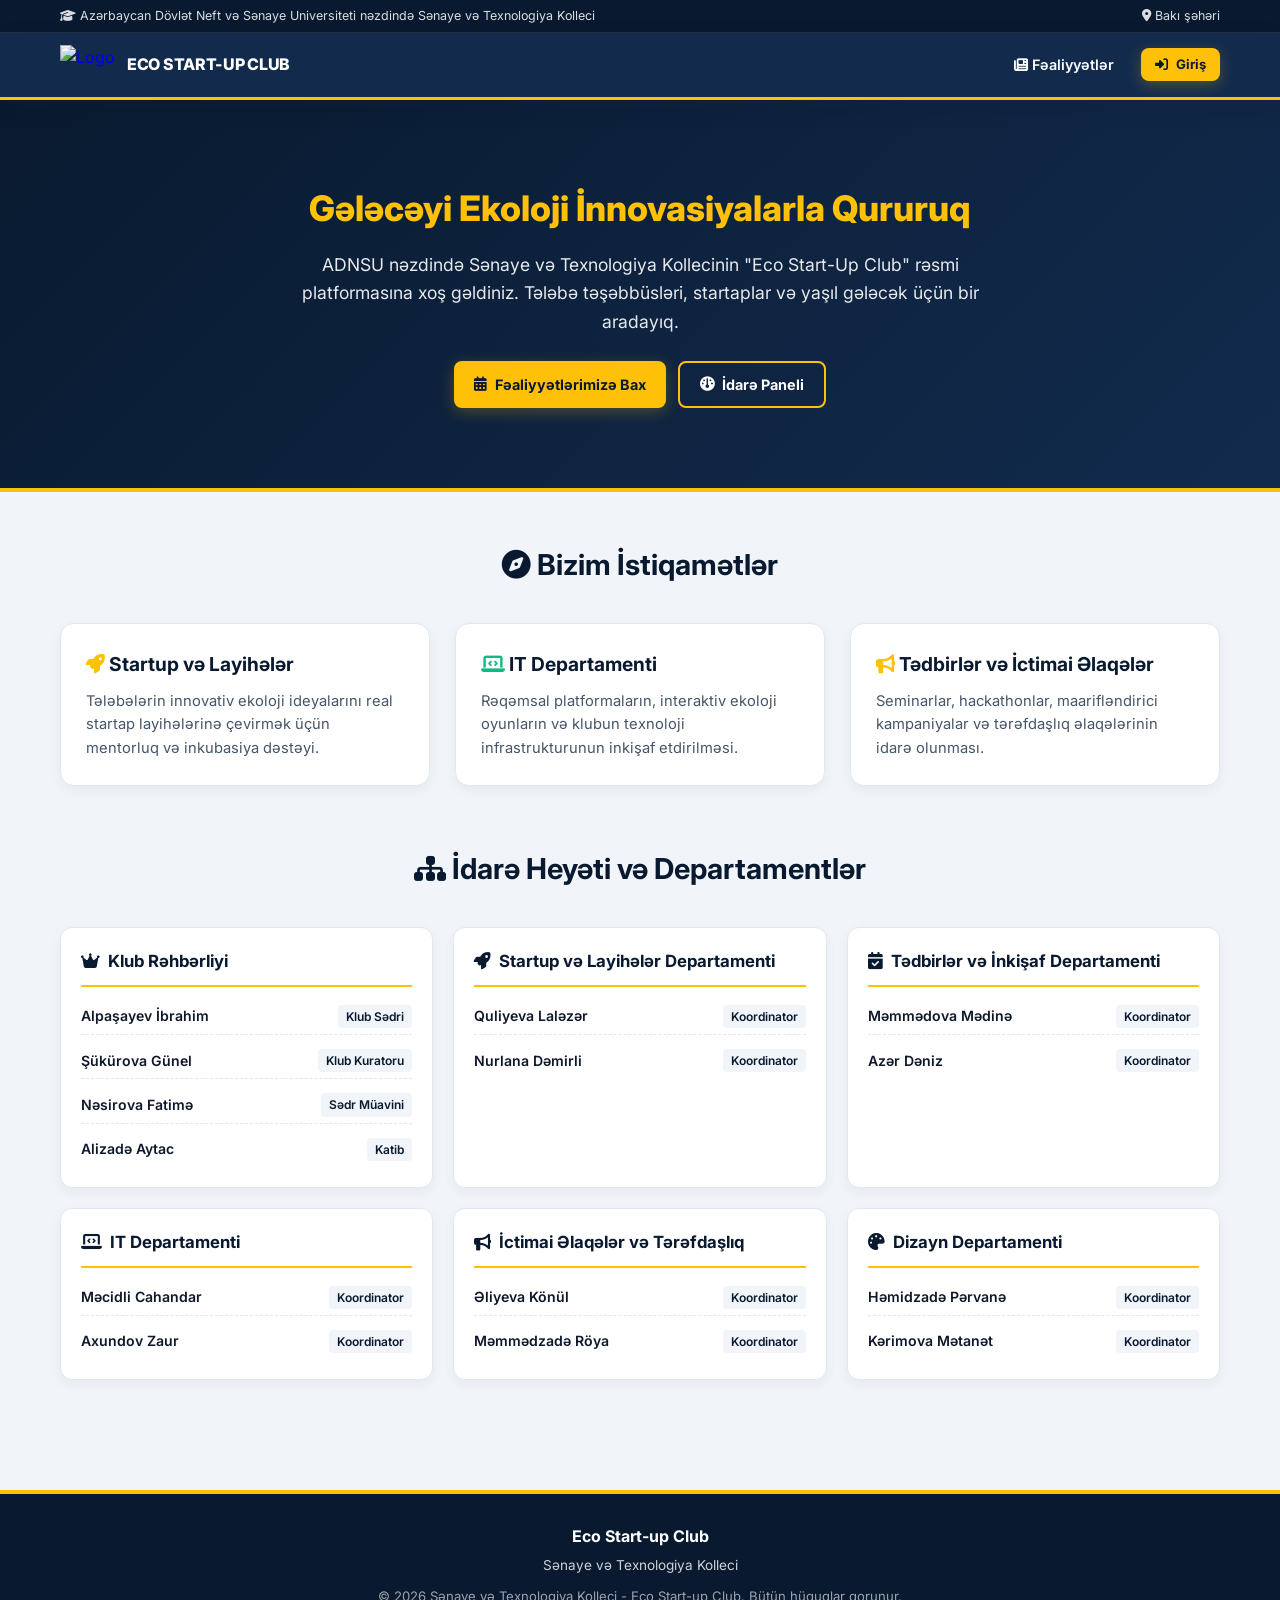
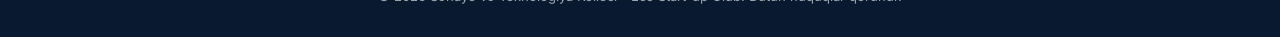
==== index.html @ 0635bd0c "Refactor index.html structure and styles" ====
<!DOCTYPE html>
<html lang="az">
<head>
    <meta charset="UTF-8">
    <meta name="viewport" content="width=device-width, initial-scale=1.0">
    <title>Eco Start-up Club | Sənaye və Texnologiya Kolleci</title>
    <link href="https://fonts.googleapis.com/css2?family=Inter:wght@300;400;500;600;700;800&display=swap" rel="stylesheet">
    <link rel="stylesheet" href="https://cdnjs.cloudflare.com/ajax/libs/font-awesome/6.4.0/css/all.min.css">
    <style>
        :root {
            --stk-navy: #091a30;
            --stk-navy-light: #122b4d;
            --stk-gold: #ffc107;
            --stk-gold-hover: #e0a800;
            --stk-gold-glow: rgba(255, 193, 7, 0.25);
            --eco-green: #10b981;
            --bg-color: #f1f5f9;
            --card-bg: #ffffff;
            --text-color: #0f172a;
            --text-light: #475569;
            --border-color: #e2e8f0;
            --shadow-sm: 0 4px 12px rgba(15, 23, 42, 0.05);
            --shadow-md: 0 8px 24px rgba(15, 23, 42, 0.1);
        }
        body.dark-theme {
            --stk-navy: #030812;
            --stk-navy-light: #091325;
            --bg-color: #040914;
            --card-bg: #0b1528;
            --text-color: #f8fafc;
            --text-light: #94a3b8;
            --border-color: #1e293b;
        }
        * { margin: 0; padding: 0; box-sizing: border-box; font-family: 'Inter', sans-serif; transition: background-color 0.3s, color 0.3s; }
        body { background-color: var(--bg-color); color: var(--text-color); line-height: 1.6; display: flex; flex-direction: column; min-height: 100vh; }
        
        .top-bar { background: var(--stk-navy); color: rgba(255, 255, 255, 0.85); font-size: 0.78rem; padding: 6px 0; border-bottom: 1px solid rgba(255, 255, 255, 0.1); }
        .top-bar-container { max-width: 1200px; margin: 0 auto; padding: 0 20px; display: flex; justify-content: space-between; align-items: center; }
        
        header { background: var(--stk-navy-light); position: sticky; top: 0; z-index: 1000; box-shadow: var(--shadow-md); border-bottom: 3px solid var(--stk-gold); }
        .nav-container { max-width: 1200px; margin: 0 auto; padding: 12px 20px; display: flex; justify-content: space-between; align-items: center; }
        .brand-logo-group { display: flex; align-items: center; gap: 12px; text-decoration: none; }
        .logo-img { height: 40px; width: auto; object-fit: contain; }
        .brand-title { font-weight: 800; font-size: 1rem; color: #ffffff; letter-spacing: -0.3px; }
        
        .nav-menu { display: flex; align-items: center; gap: 15px; }
        .nav-link { color: #ffffff; text-decoration: none; font-weight: 600; font-size: 0.9rem; padding: 6px 12px; border-radius: 6px; }
        .nav-link:hover { background: rgba(255,255,255,0.1); color: var(--stk-gold); }

        .hero { background: linear-gradient(135deg, var(--stk-navy), var(--stk-navy-light)); color: #ffffff; padding: 80px 20px; text-align: center; border-bottom: 4px solid var(--stk-gold); }
        .hero h1 { font-size: 2.2rem; font-weight: 800; color: var(--stk-gold); margin-bottom: 15px; }
        .hero p { font-size: 1.1rem; max-width: 700px; margin: 0 auto 25px; opacity: 0.9; }

        .btn { padding: 10px 20px; border-radius: 8px; text-decoration: none; font-weight: 700; font-size: 0.9rem; display: inline-flex; align-items: center; gap: 8px; cursor: pointer; border: none; }
        .btn-gold { background: var(--stk-gold); color: var(--stk-navy); box-shadow: 0 4px 15px var(--stk-gold-glow); }
        .btn-gold:hover { background: var(--stk-gold-hover); transform: translateY(-2px); }
        .btn-outline { background: transparent; color: #fff; border: 2px solid var(--stk-gold); }
        .btn-outline:hover { background: rgba(255,193,7,0.1); }

        .container { max-width: 1200px; margin: 50px auto; padding: 0 20px; flex: 1; width: 100%; }
        .section-container { margin-bottom: 60px; }
        .section-header { text-align: center; margin-bottom: 35px; }
        .section-title { font-size: 1.8rem; color: var(--stk-navy); }
        body.dark-theme .section-title { color: var(--stk-gold); }

        .features-grid { display: grid; grid-template-columns: repeat(auto-fit, minmax(300px, 1fr)); gap: 25px; }
        .feature-card { background: var(--card-bg); border-radius: 14px; padding: 25px; border: 1px solid var(--border-color); box-shadow: var(--shadow-sm); }
        .feature-card h3 { color: var(--stk-navy); margin-bottom: 10px; font-size: 1.2rem; }
        body.dark-theme .feature-card h3 { color: var(--stk-gold); }
        .feature-card p { color: var(--text-light); font-size: 0.92rem; }

        /* İDARƏ HEYƏTİ VƏ DEPARTAMENTLƏR STİLLƏRİ (Orijinal) */
        .catalog-grid { display: grid; grid-template-columns: repeat(auto-fit, minmax(320px, 1fr)); gap: 20px; }
        .catalog-card { background: var(--card-bg); border-radius: 12px; border: 1px solid var(--border-color); padding: 20px; box-shadow: var(--shadow-sm); }
        .catalog-header { font-size: 1.05rem; font-weight: 700; color: var(--stk-navy); padding-bottom: 10px; border-bottom: 2px solid var(--stk-gold); margin-bottom: 12px; display: flex; align-items: center; gap: 8px; }
        body.dark-theme .catalog-header { color: var(--stk-gold); }
        .catalog-list { list-style: none; display: flex; flex-direction: column; gap: 8px; }
        .catalog-item { display: flex; justify-content: space-between; align-items: center; padding: 6px 0; border-bottom: 1px dashed var(--border-color); font-size: 0.88rem; }
        .catalog-item:last-child { border-bottom: none; }
        .catalog-name { font-weight: 600; color: var(--text-color); }
        .catalog-role { font-size: 0.75rem; background: var(--bg-color); padding: 2px 8px; border-radius: 4px; font-weight: 600; color: var(--stk-navy); }
        body.dark-theme .catalog-role { color: var(--stk-gold); }

        footer { background: var(--stk-navy); color: #ffffff; padding: 30px 20px; text-align: center; border-top: 4px solid var(--stk-gold); margin-top: auto; }
        .footer-bottom { font-size: 0.82rem; color: rgba(255, 255, 255, 0.6); margin-top: 10px; }
    </style>
</head>
<body>

    <div class="top-bar">
        <div class="top-bar-container">
            <div><span><i class="fa-solid fa-graduation-cap"></i> Azərbaycan Dövlət Neft və Sənaye Universiteti nəzdində Sənaye və Texnologiya Kolleci</span></div>
            <div><span><i class="fa-solid fa-location-dot"></i> Bakı şəhəri</span></div>
        </div>
    </div>

    <header>
        <div class="nav-container">
            <a href="index.html" class="brand-logo-group">
                <img src="https://i.postimg.cc/59KBvbxD/logo.png" alt="Logo" class="logo-img">
                <span class="brand-title">ECO START-UP CLUB</span>
            </a>
            <div class="nav-menu">
                <a href="activities.html" class="nav-link"><i class="fa-solid fa-newspaper"></i> Fəaliyyətlər</a>
                <a href="login.html" class="btn btn-gold" style="padding: 6px 14px; font-size: 0.82rem;"><i class="fa-solid fa-right-to-bracket"></i> Giriş</a>
            </div>
        </div>
    </header>

    <section class="hero">
        <h1>Gələcəyi Ekoloji İnnovasiyalarla Qururuq</h1>
        <p>ADNSU nəzdində Sənaye və Texnologiya Kollecinin "Eco Start-Up Club" rəsmi platformasına xoş gəldiniz. Tələbə təşəbbüsləri, startaplar və yaşıl gələcək üçün bir aradayıq.</p>
        <div style="display: flex; gap: 12px; justify-content: center; flex-wrap: wrap;">
            <a href="activities.html" class="btn btn-gold"><i class="fa-solid fa-calendar-days"></i> Fəaliyyətlərimizə Bax</a>
            <a href="login.html" class="btn btn-outline"><i class="fa-solid fa-gauge"></i> İdarə Paneli</a>
        </div>
    </section>

    <div class="container">
        <!-- BİZİM İSTİQAMƏTLƏR -->
        <div class="section-container">
            <div class="section-header">
                <h2 class="section-title"><i class="fa-solid fa-compass"></i> Bizim İstiqamətlər</h2>
            </div>
            <div class="features-grid">
                <div class="feature-card">
                    <h3><i class="fa-solid fa-rocket" style="color: var(--stk-gold);"></i> Startup və Layihələr</h3>
                    <p>Tələbələrin innovativ ekoloji ideyalarını real startap layihələrinə çevirmək üçün mentorluq və inkubasiya dəstəyi.</p>
                </div>
                <div class="feature-card">
                    <h3><i class="fa-solid fa-laptop-code" style="color: var(--eco-green);"></i> IT Departamenti</h3>
                    <p>Rəqəmsal platformaların, interaktiv ekoloji oyunların və klubun texnoloji infrastrukturunun inkişaf etdirilməsi.</p>
                </div>
                <div class="feature-card">
                    <h3><i class="fa-solid fa-bullhorn" style="color: var(--stk-gold);"></i> Tədbirlər və İctimai Əlaqələr</h3>
                    <p>Seminarlar, hackathonlar, maarifləndirici kampaniyalar və tərəfdaşlıq əlaqələrinin idarə olunması.</p>
                </div>
            </div>
        </div>

        <!-- İDARƏ HEYƏTİ VƏ DEPARTAMENTLƏR -->
        <section class="section-container" id="team">
            <div class="section-header">
                <h2 class="section-title"><i class="fa-solid fa-sitemap"></i> İdarə Heyəti və Departamentlər</h2>
            </div>
            <div class="catalog-grid">
                <div class="catalog-card">
                    <div class="catalog-header"><i class="fa-solid fa-crown"></i> Klub Rəhbərliyi</div>
                    <ul class="catalog-list">
                        <li class="catalog-item"><span class="catalog-name">Alpaşayev İbrahim</span><span class="catalog-role">Klub Sədri</span></li>
                        <li class="catalog-item"><span class="catalog-name">Şükürova Günel</span><span class="catalog-role">Klub Kuratoru</span></li>
                        <li class="catalog-item"><span class="catalog-name">Nəsirova Fatimə</span><span class="catalog-role">Sədr Müavini</span></li>
                        <li class="catalog-item"><span class="catalog-name">Alizadə Aytac</span><span class="catalog-role">Katib</span></li>
                    </ul>
                </div>
                <div class="catalog-card">
                    <div class="catalog-header"><i class="fa-solid fa-rocket"></i> Startup və Layihələr Departamenti</div>
                    <ul class="catalog-list">
                        <li class="catalog-item"><span class="catalog-name">Quliyeva Laləzər</span><span class="catalog-role">Koordinator</span></li>
                        <li class="catalog-item"><span class="catalog-name">Nurlana Dəmirli</span><span class="catalog-role">Koordinator</span></li>
                    </ul>
                </div>
                <div class="catalog-card">
                    <div class="catalog-header"><i class="fa-solid fa-calendar-check"></i> Tədbirlər və İnkişaf Departamenti</div>
                    <ul class="catalog-list">
                        <li class="catalog-item"><span class="catalog-name">Məmmədova Mədinə</span><span class="catalog-role">Koordinator</span></li>
                        <li class="catalog-item"><span class="catalog-name">Azər Dəniz</span><span class="catalog-role">Koordinator</span></li>
                    </ul>
                </div>
                <div class="catalog-card">
                    <div class="catalog-header"><i class="fa-solid fa-laptop-code"></i> IT Departamenti</div>
                    <ul class="catalog-list">
                        <li class="catalog-item"><span class="catalog-name">Məcidli Cahandar</span><span class="catalog-role">Koordinator</span></li>
                        <li class="catalog-item"><span class="catalog-name">Axundov Zaur</span><span class="catalog-role">Koordinator</span></li>
                    </ul>
                </div>
                <div class="catalog-card">
                    <div class="catalog-header"><i class="fa-solid fa-bullhorn"></i> İctimai Əlaqələr və Tərəfdaşlıq</div>
                    <ul class="catalog-list">
                        <li class="catalog-item"><span class="catalog-name">Əliyeva Könül</span><span class="catalog-role">Koordinator</span></li>
                        <li class="catalog-item"><span class="catalog-name">Məmmədzadə Röya</span><span class="catalog-role">Koordinator</span></li>
                    </ul>
                </div>
                <div class="catalog-card">
                    <div class="catalog-header"><i class="fa-solid fa-palette"></i> Dizayn Departamenti</div>
                    <ul class="catalog-list">
                        <li class="catalog-item"><span class="catalog-name">Həmidzadə Pərvanə</span><span class="catalog-role">Koordinator</span></li>
                        <li class="catalog-item"><span class="catalog-name">Kərimova Mətanət</span><span class="catalog-role">Koordinator</span></li>
                    </ul>
                </div>
            </div>
        </section>
    </div>

    <footer>
        <div style="font-weight: 700; font-size: 1rem; margin-bottom: 5px;">Eco Start-up Club</div>
        <p style="font-size: 0.85rem; color: rgba(255,255,255,0.8);">Sənaye və Texnologiya Kolleci</p>
        <div class="footer-bottom"><p>&copy; 2026 Sənaye və Texnologiya Kolleci - Eco Start-up Club. Bütün hüquqlar qorunur.</p></div>
    </footer>
</body>
</html>
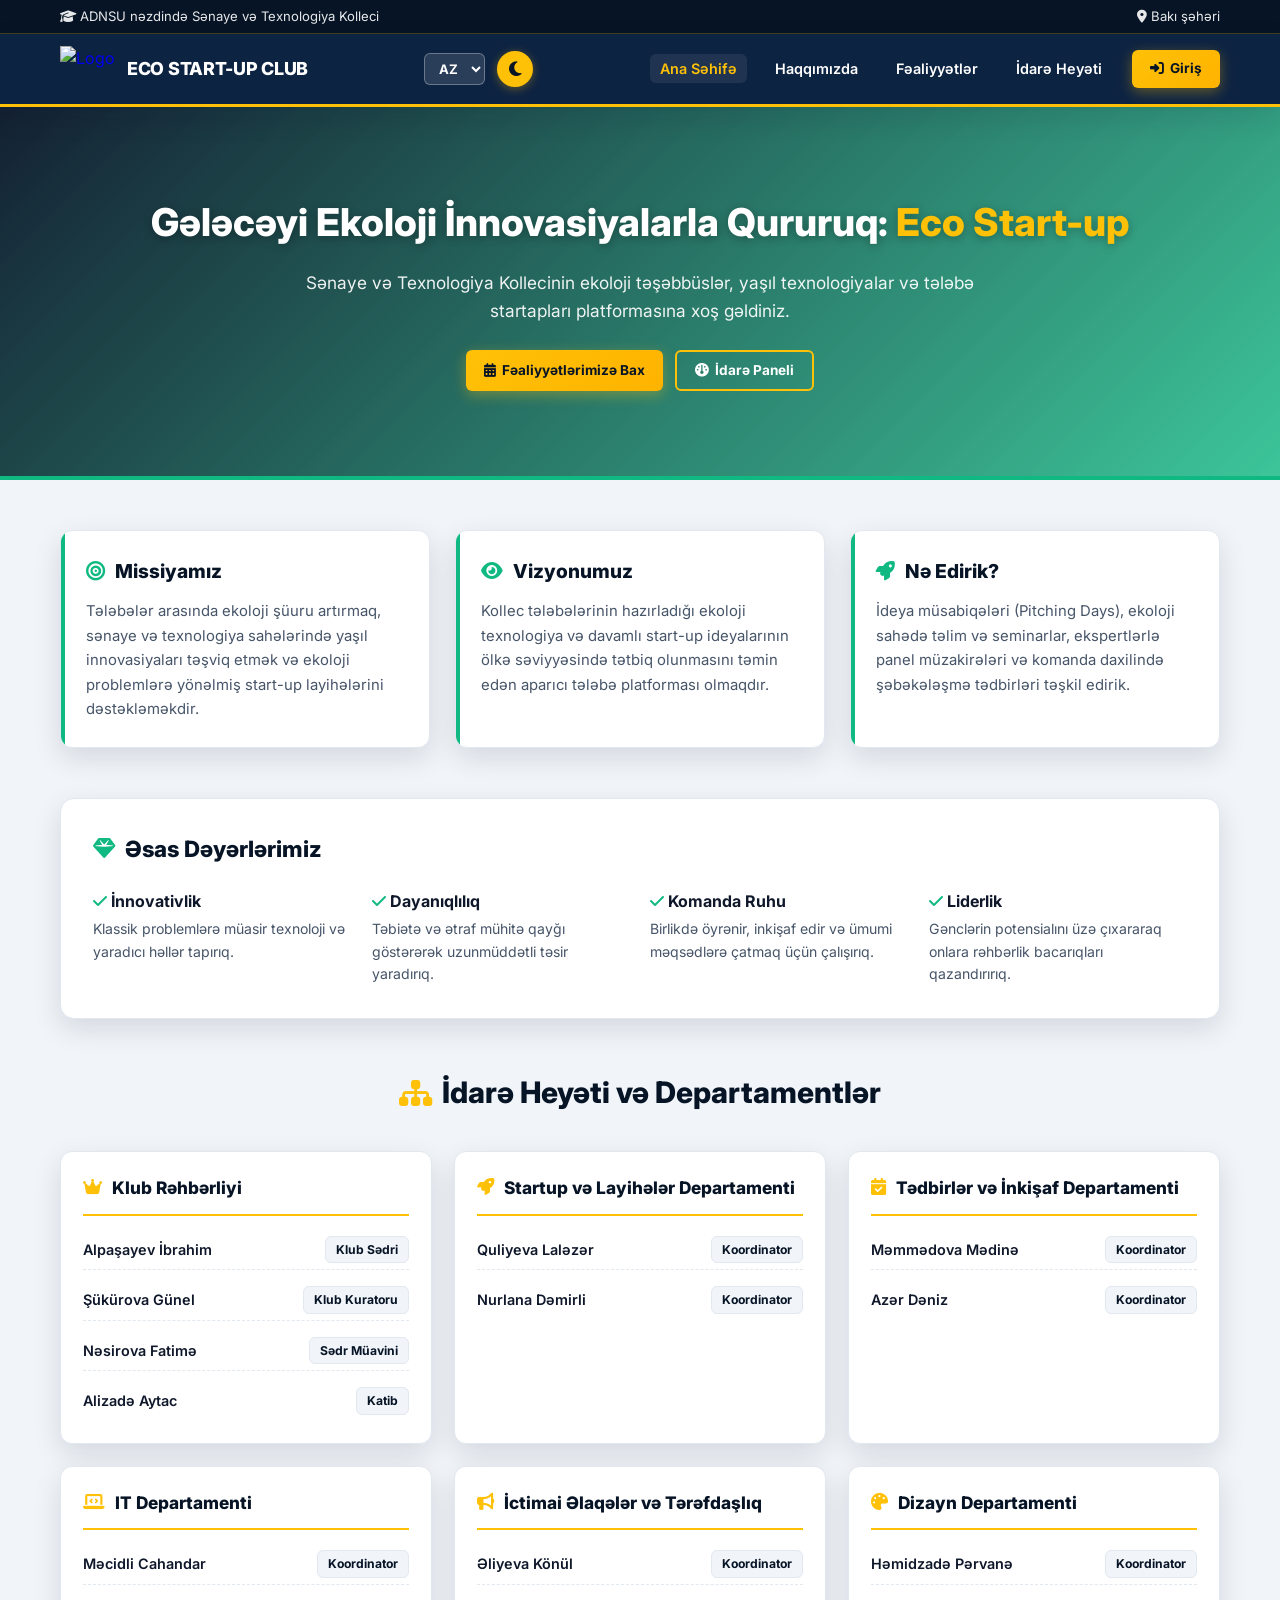
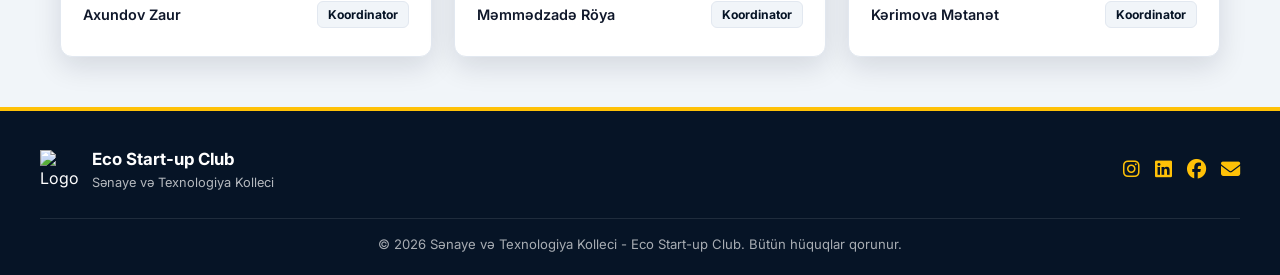
==== commit b90fe1f2: "Update print statement from 'Hello' to 'Goodbye'" ====
--- a/index.html
+++ b/index.html
@@ -8,88 +8,122 @@
     <link rel="stylesheet" href="https://cdnjs.cloudflare.com/ajax/libs/font-awesome/6.4.0/css/all.min.css">
     <style>
         :root {
-            --stk-navy: #091a30;
-            --stk-navy-light: #122b4d;
+            --stk-navy: #061426;
+            --stk-navy-light: #0d2342;
             --stk-gold: #ffc107;
-            --stk-gold-hover: #e0a800;
-            --stk-gold-glow: rgba(255, 193, 7, 0.25);
+            --stk-gold-hover: #ffca2c;
+            --stk-gold-glow: rgba(255, 193, 7, 0.35);
             --eco-green: #10b981;
+            --eco-green-dark: #059669;
             --bg-color: #f1f5f9;
             --card-bg: #ffffff;
             --text-color: #0f172a;
             --text-light: #475569;
             --border-color: #e2e8f0;
-            --shadow-sm: 0 4px 12px rgba(15, 23, 42, 0.05);
-            --shadow-md: 0 8px 24px rgba(15, 23, 42, 0.1);
+            --shadow-md: 0 10px 28px rgba(6, 20, 38, 0.12);
+            --hero-overlay: linear-gradient(135deg, rgba(6, 20, 38, 0.94), rgba(16, 185, 129, 0.8));
         }
         body.dark-theme {
-            --stk-navy: #030812;
-            --stk-navy-light: #091325;
-            --bg-color: #040914;
-            --card-bg: #0b1528;
+            --stk-navy: #02060e;
+            --stk-navy-light: #071324;
+            --bg-color: #030814;
+            --card-bg: #0a1428;
             --text-color: #f8fafc;
             --text-light: #94a3b8;
             --border-color: #1e293b;
+            --hero-overlay: linear-gradient(135deg, rgba(2, 6, 14, 0.96), rgba(5, 150, 105, 0.85));
         }
         * { margin: 0; padding: 0; box-sizing: border-box; font-family: 'Inter', sans-serif; transition: background-color 0.3s, color 0.3s; }
         body { background-color: var(--bg-color); color: var(--text-color); line-height: 1.6; display: flex; flex-direction: column; min-height: 100vh; }
         
-        .top-bar { background: var(--stk-navy); color: rgba(255, 255, 255, 0.85); font-size: 0.78rem; padding: 6px 0; border-bottom: 1px solid rgba(255, 255, 255, 0.1); }
+        /* TOP BAR */
+        .top-bar { background: var(--stk-navy); color: rgba(255, 255, 255, 0.9); font-size: 0.82rem; padding: 6px 0; border-bottom: 1px solid rgba(255, 193, 7, 0.25); }
         .top-bar-container { max-width: 1200px; margin: 0 auto; padding: 0 20px; display: flex; justify-content: space-between; align-items: center; }
         
+        /* HEADER & NAV */
         header { background: var(--stk-navy-light); position: sticky; top: 0; z-index: 1000; box-shadow: var(--shadow-md); border-bottom: 3px solid var(--stk-gold); }
         .nav-container { max-width: 1200px; margin: 0 auto; padding: 12px 20px; display: flex; justify-content: space-between; align-items: center; }
         .brand-logo-group { display: flex; align-items: center; gap: 12px; text-decoration: none; }
-        .logo-img { height: 40px; width: auto; object-fit: contain; }
-        .brand-title { font-weight: 800; font-size: 1rem; color: #ffffff; letter-spacing: -0.3px; }
-        
-        .nav-menu { display: flex; align-items: center; gap: 15px; }
-        .nav-link { color: #ffffff; text-decoration: none; font-weight: 600; font-size: 0.9rem; padding: 6px 12px; border-radius: 6px; }
-        .nav-link:hover { background: rgba(255,255,255,0.1); color: var(--stk-gold); }
-
-        .hero { background: linear-gradient(135deg, var(--stk-navy), var(--stk-navy-light)); color: #ffffff; padding: 80px 20px; text-align: center; border-bottom: 4px solid var(--stk-gold); }
-        .hero h1 { font-size: 2.2rem; font-weight: 800; color: var(--stk-gold); margin-bottom: 15px; }
-        .hero p { font-size: 1.1rem; max-width: 700px; margin: 0 auto 25px; opacity: 0.9; }
-
-        .btn { padding: 10px 20px; border-radius: 8px; text-decoration: none; font-weight: 700; font-size: 0.9rem; display: inline-flex; align-items: center; gap: 8px; cursor: pointer; border: none; }
-        .btn-gold { background: var(--stk-gold); color: var(--stk-navy); box-shadow: 0 4px 15px var(--stk-gold-glow); }
-        .btn-gold:hover { background: var(--stk-gold-hover); transform: translateY(-2px); }
+        .logo-img { height: 46px; width: auto; object-fit: contain; }
+        .brand-title { font-weight: 800; font-size: 1.12rem; color: #ffffff; letter-spacing: -0.3px; }
+        
+        .nav-right-wrapper { display: flex; align-items: center; gap: 12px; }
+        .theme-toggle-btn { background: var(--stk-gold); border: none; color: var(--stk-navy); width: 36px; height: 36px; border-radius: 50%; cursor: pointer; display: flex; align-items: center; justify-content: center; font-size: 1.05rem; box-shadow: 0 2px 10px var(--stk-gold-glow); }
+        .lang-select { background: rgba(255,255,255,0.12); color: #fff; border: 1px solid rgba(255,255,255,0.3); padding: 6px 10px; border-radius: 6px; font-size: 0.82rem; font-weight: 700; outline: none; cursor: pointer; }
+        .lang-select option { background: var(--stk-navy-light); color: #fff; }
+        
+        .nav-menu { display: flex; align-items: center; gap: 20px; }
+        .nav-links { display: flex; gap: 18px; list-style: none; }
+        .nav-links a { text-decoration: none; color: #ffffff; font-weight: 600; font-size: 0.9rem; padding: 6px 10px; border-radius: 6px; }
+        .nav-links a.active, .nav-links a:hover { color: var(--stk-gold); background: rgba(255,255,255,0.08); }
+        
+        .btn { padding: 8px 18px; border-radius: 6px; text-decoration: none; font-weight: 700; font-size: 0.85rem; display: inline-flex; align-items: center; gap: 6px; cursor: pointer; border: none; }
+        .btn-gold { background: linear-gradient(135deg, #ffc107, #ffb300); color: #061426; box-shadow: 0 4px 14px var(--stk-gold-glow); }
+        .btn-gold:hover { transform: translateY(-2px); background: linear-gradient(135deg, #ffca2c, #e0a800); }
         .btn-outline { background: transparent; color: #fff; border: 2px solid var(--stk-gold); }
-        .btn-outline:hover { background: rgba(255,193,7,0.1); }
-
-        .container { max-width: 1200px; margin: 50px auto; padding: 0 20px; flex: 1; width: 100%; }
-        .section-container { margin-bottom: 60px; }
+        .btn-outline:hover { background: rgba(255,193,7,0.15); }
+
+        .hamburger { display: none; font-size: 1.4rem; cursor: pointer; color: #ffffff; }
+
+        /* HERO PAGE HEADER */
+        .page-header { position: relative; background: var(--hero-overlay), url('https://images.unsplash.com/photo-1542601906990-b4d3fb778b09?auto=format&fit=crop&w=1600&q=80') center/cover no-repeat; padding: 85px 20px; text-align: center; color: #ffffff; border-bottom: 4px solid var(--eco-green); }
+        .page-header h1 { font-size: 2.4rem; font-weight: 800; margin-bottom: 16px; text-shadow: 0 2px 10px rgba(0,0,0,0.3); }
+        .page-header h1 span { color: var(--stk-gold); }
+        .page-header p { font-size: 1.08rem; color: rgba(255, 255, 255, 0.92); max-width: 750px; margin: 0 auto 25px; }
+
+        .section-container { max-width: 1200px; margin: 50px auto; padding: 0 20px; flex: 1; width: 100%; }
         .section-header { text-align: center; margin-bottom: 35px; }
-        .section-title { font-size: 1.8rem; color: var(--stk-navy); }
+        .section-title { font-size: 1.85rem; color: var(--stk-navy); font-weight: 800; display: inline-flex; align-items: center; gap: 10px; }
         body.dark-theme .section-title { color: var(--stk-gold); }
 
-        .features-grid { display: grid; grid-template-columns: repeat(auto-fit, minmax(300px, 1fr)); gap: 25px; }
-        .feature-card { background: var(--card-bg); border-radius: 14px; padding: 25px; border: 1px solid var(--border-color); box-shadow: var(--shadow-sm); }
-        .feature-card h3 { color: var(--stk-navy); margin-bottom: 10px; font-size: 1.2rem; }
-        body.dark-theme .feature-card h3 { color: var(--stk-gold); }
-        .feature-card p { color: var(--text-light); font-size: 0.92rem; }
-
-        /* İDARƏ HEYƏTİ VƏ DEPARTAMENTLƏR STİLLƏRİ (Orijinal) */
-        .catalog-grid { display: grid; grid-template-columns: repeat(auto-fit, minmax(320px, 1fr)); gap: 20px; }
-        .catalog-card { background: var(--card-bg); border-radius: 12px; border: 1px solid var(--border-color); padding: 20px; box-shadow: var(--shadow-sm); }
-        .catalog-header { font-size: 1.05rem; font-weight: 700; color: var(--stk-navy); padding-bottom: 10px; border-bottom: 2px solid var(--stk-gold); margin-bottom: 12px; display: flex; align-items: center; gap: 8px; }
+        /* ABOUT GRID CARDS */
+        .about-grid { display: grid; grid-template-columns: repeat(auto-fit, minmax(300px, 1fr)); gap: 25px; margin-bottom: 50px; }
+        .about-card { background: var(--card-bg); border-radius: 12px; border: 1px solid var(--border-color); padding: 25px; box-shadow: var(--shadow-md); position: relative; overflow: hidden; }
+        .about-card::before { content: ''; position: absolute; top: 0; left: 0; width: 4px; height: 100%; background: var(--eco-green); }
+        .about-card h3 { font-size: 1.2rem; margin-bottom: 12px; color: var(--stk-navy); font-weight: 800; display: flex; align-items: center; gap: 10px; }
+        body.dark-theme .about-card h3 { color: var(--stk-gold); }
+        .about-card p { font-size: 0.93rem; color: var(--text-light); line-height: 1.65; }
+
+        /* VALUES SECTION */
+        .values-section { background: var(--card-bg); border-radius: 14px; border: 1px solid var(--border-color); padding: 32px; box-shadow: var(--shadow-md); margin-bottom: 50px; }
+        .values-title { font-size: 1.4rem; font-weight: 800; margin-bottom: 22px; color: var(--stk-navy); display: flex; align-items: center; gap: 10px; }
+        body.dark-theme .values-title { color: var(--stk-gold); }
+
+        /* İDARƏ HEYƏTİ VƏ DEPARTAMENTLƏR (CATALOG) */
+        .catalog-grid { display: grid; grid-template-columns: repeat(auto-fit, minmax(330px, 1fr)); gap: 22px; }
+        .catalog-card { background: var(--card-bg); border-radius: 12px; border: 1px solid var(--border-color); padding: 22px; box-shadow: var(--shadow-md); }
+        .catalog-header { font-size: 1.08rem; font-weight: 800; color: var(--stk-navy); padding-bottom: 12px; border-bottom: 2px solid var(--stk-gold); margin-bottom: 14px; display: flex; align-items: center; gap: 10px; }
         body.dark-theme .catalog-header { color: var(--stk-gold); }
-        .catalog-list { list-style: none; display: flex; flex-direction: column; gap: 8px; }
-        .catalog-item { display: flex; justify-content: space-between; align-items: center; padding: 6px 0; border-bottom: 1px dashed var(--border-color); font-size: 0.88rem; }
+        .catalog-list { list-style: none; display: flex; flex-direction: column; gap: 10px; }
+        .catalog-item { display: flex; justify-content: space-between; align-items: center; padding: 6px 0; border-bottom: 1px dashed var(--border-color); font-size: 0.9rem; }
         .catalog-item:last-child { border-bottom: none; }
         .catalog-name { font-weight: 600; color: var(--text-color); }
-        .catalog-role { font-size: 0.75rem; background: var(--bg-color); padding: 2px 8px; border-radius: 4px; font-weight: 600; color: var(--stk-navy); }
+        .catalog-role { font-size: 0.76rem; background: var(--bg-color); padding: 3px 10px; border-radius: 6px; font-weight: 700; color: var(--stk-navy); border: 1px solid var(--border-color); }
         body.dark-theme .catalog-role { color: var(--stk-gold); }
 
-        footer { background: var(--stk-navy); color: #ffffff; padding: 30px 20px; text-align: center; border-top: 4px solid var(--stk-gold); margin-top: auto; }
-        .footer-bottom { font-size: 0.82rem; color: rgba(255, 255, 255, 0.6); margin-top: 10px; }
+        /* FOOTER */
+        footer { background: var(--stk-navy); color: #ffffff; padding: 35px 20px 20px; border-top: 4px solid var(--stk-gold); margin-top: auto; }
+        .footer-container { max-width: 1200px; margin: 0 auto; display: flex; justify-content: space-between; align-items: center; padding-bottom: 25px; border-bottom: 1px solid rgba(255, 255, 255, 0.1); }
+        .footer-brand { display: flex; align-items: center; gap: 12px; }
+        .footer-bottom { max-width: 1200px; margin: 15px auto 0; text-align: center; font-size: 0.82rem; color: rgba(255, 255, 255, 0.65); }
+
+        /* RESPONSIVE MEDIA QUERIES */
+        @media (max-width: 992px) {
+            .hamburger { display: block; }
+            .nav-menu { position: absolute; top: 100%; left: 0; width: 100%; background: var(--stk-navy-light); flex-direction: column; align-items: flex-start; padding: 25px; gap: 20px; display: none; box-shadow: var(--shadow-md); border-bottom: 3px solid var(--stk-gold); }
+            .nav-menu.active { display: flex; }
+            .nav-links { flex-direction: column; width: 100%; gap: 12px; }
+            .nav-links a { display: block; width: 100%; }
+            .nav-actions { width: 100%; }
+            .btn { width: 100%; justify-content: center; }
+        }
     </style>
 </head>
 <body>
 
     <div class="top-bar">
         <div class="top-bar-container">
-            <div><span><i class="fa-solid fa-graduation-cap"></i> Azərbaycan Dövlət Neft və Sənaye Universiteti nəzdində Sənaye və Texnologiya Kolleci</span></div>
+            <div><span><i class="fa-solid fa-graduation-cap"></i> ADNSU nəzdində Sənaye və Texnologiya Kolleci</span></div>
             <div><span><i class="fa-solid fa-location-dot"></i> Bakı şəhəri</span></div>
         </div>
     </div>
@@ -98,54 +132,92 @@
         <div class="nav-container">
             <a href="index.html" class="brand-logo-group">
                 <img src="https://i.postimg.cc/59KBvbxD/logo.png" alt="Logo" class="logo-img">
-                <span class="brand-title">ECO START-UP CLUB</span>
+                <div class="brand-text"><span class="brand-title">ECO START-UP CLUB</span></div>
             </a>
-            <div class="nav-menu">
-                <a href="activities.html" class="nav-link"><i class="fa-solid fa-newspaper"></i> Fəaliyyətlər</a>
-                <a href="login.html" class="btn btn-gold" style="padding: 6px 14px; font-size: 0.82rem;"><i class="fa-solid fa-right-to-bracket"></i> Giriş</a>
+            
+            <div class="nav-right-wrapper">
+                <select class="lang-select" id="langSelect">
+                    <option value="az">AZ</option>
+                    <option value="en">EN</option>
+                </select>
+                <button class="theme-toggle-btn" id="themeToggle" title="Rejimi dəyiş"><i class="fa-solid fa-moon"></i></button>
+                <div class="hamburger" id="hamburger"><i class="fa-solid fa-bars"></i></div>
+            </div>
+
+            <div class="nav-menu" id="navMenu">
+                <ul class="nav-links">
+                    <li><a href="index.html" class="active">Ana Səhifə</a></li>
+                    <li><a href="#about">Haqqımızda</a></li>
+                    <li><a href="activities.html">Fəaliyyətlər</a></li>
+                    <li><a href="#team">İdarə Heyəti</a></li>
+                </ul>
+                <div class="nav-actions">
+                    <a href="login.html" class="btn btn-gold"><i class="fa-solid fa-right-to-bracket"></i> Giriş</a>
+                </div>
             </div>
         </div>
     </header>
 
-    <section class="hero">
-        <h1>Gələcəyi Ekoloji İnnovasiyalarla Qururuq</h1>
-        <p>ADNSU nəzdində Sənaye və Texnologiya Kollecinin "Eco Start-Up Club" rəsmi platformasına xoş gəldiniz. Tələbə təşəbbüsləri, startaplar və yaşıl gələcək üçün bir aradayıq.</p>
-        <div style="display: flex; gap: 12px; justify-content: center; flex-wrap: wrap;">
+    <!-- HERO HEADER -->
+    <section class="page-header">
+        <h1>Gələcəyi Ekoloji İnnovasiyalarla Qururuq: <span>Eco Start-up</span></h1>
+        <p>Sənaye və Texnologiya Kollecinin ekoloji təşəbbüslər, yaşıl texnologiyalar və tələbə startapları platformasına xoş gəldiniz.</p>
+        <div style="display: flex; gap: 12px; justify-content: center; flex-wrap: wrap; margin-top: 15px;">
             <a href="activities.html" class="btn btn-gold"><i class="fa-solid fa-calendar-days"></i> Fəaliyyətlərimizə Bax</a>
             <a href="login.html" class="btn btn-outline"><i class="fa-solid fa-gauge"></i> İdarə Paneli</a>
         </div>
     </section>
 
-    <div class="container">
-        <!-- BİZİM İSTİQAMƏTLƏR -->
-        <div class="section-container">
+    <main class="section-container">
+        <!-- HAQQIMIZDA CARD-LAR -->
+        <section id="about" style="scroll-margin-top: 90px;">
+            <div class="about-grid">
+                <div class="about-card">
+                    <h3><i class="fa-solid fa-bullseye" style="color:var(--eco-green);"></i> Missiyamız</h3>
+                    <p>Tələbələr arasında ekoloji şüuru artırmaq, sənaye və texnologiya sahələrində yaşıl innovasiyaları təşviq etmək və ekoloji problemlərə yönəlmiş start-up layihələrini dəstəkləməkdir.</p>
+                </div>
+                <div class="about-card">
+                    <h3><i class="fa-solid fa-eye" style="color:var(--eco-green);"></i> Vizyonumuz</h3>
+                    <p>Kollec tələbələrinin hazırladığı ekoloji texnologiya və davamlı start-up ideyalarının ölkə səviyyəsində tətbiq olunmasını təmin edən aparıcı tələbə platforması olmaqdır.</p>
+                </div>
+                <div class="about-card">
+                    <h3><i class="fa-solid fa-rocket" style="color:var(--eco-green);"></i> Nə Edirik?</h3>
+                    <p>İdeya müsabiqələri (Pitching Days), ekoloji sahədə təlim və seminarlar, ekspertlərlə panel müzakirələri və komanda daxilində şəbəkələşmə tədbirləri təşkil edirik.</p>
+                </div>
+            </div>
+
+            <!-- ƏSAS DƏYƏRLƏR -->
+            <div class="values-section">
+                <h2 class="values-title"><i class="fa-solid fa-gem" style="color:var(--eco-green);"></i> Əsas Dəyərlərimiz</h2>
+                <div style="display: grid; grid-template-columns: repeat(auto-fit, minmax(220px, 1fr)); gap: 20px;">
+                    <div>
+                        <h4 style="font-weight:700; margin-bottom:4px;"><i class="fa-solid fa-check" style="color:var(--eco-green);"></i> İnnovativlik</h4>
+                        <p style="font-size:0.88rem; color:var(--text-light);">Klassik problemlərə müasir texnoloji və yaradıcı həllər tapırıq.</p>
+                    </div>
+                    <div>
+                        <h4 style="font-weight:700; margin-bottom:4px;"><i class="fa-solid fa-check" style="color:var(--eco-green);"></i> Dayanıqlılıq</h4>
+                        <p style="font-size:0.88rem; color:var(--text-light);">Təbiətə və ətraf mühitə qayğı göstərərək uzunmüddətli təsir yaradırıq.</p>
+                    </div>
+                    <div>
+                        <h4 style="font-weight:700; margin-bottom:4px;"><i class="fa-solid fa-check" style="color:var(--eco-green);"></i> Komanda Ruhu</h4>
+                        <p style="font-size:0.88rem; color:var(--text-light);">Birlikdə öyrənir, inkişaf edir və ümumi məqsədlərə çatmaq üçün çalışırıq.</p>
+                    </div>
+                    <div>
+                        <h4 style="font-weight:700; margin-bottom:4px;"><i class="fa-solid fa-check" style="color:var(--eco-green);"></i> Liderlik</h4>
+                        <p style="font-size:0.88rem; color:var(--text-light);">Gənclərin potensialını üzə çıxararaq onlara rəhbərlik bacarıqları qazandırırıq.</p>
+                    </div>
+                </div>
+            </div>
+        </section>
+
+        <!-- İDARƏ HEYƏTİ VƏ DEPARTAMENTLƏR -->
+        <section id="team" style="scroll-margin-top: 90px;">
             <div class="section-header">
-                <h2 class="section-title"><i class="fa-solid fa-compass"></i> Bizim İstiqamətlər</h2>
-            </div>
-            <div class="features-grid">
-                <div class="feature-card">
-                    <h3><i class="fa-solid fa-rocket" style="color: var(--stk-gold);"></i> Startup və Layihələr</h3>
-                    <p>Tələbələrin innovativ ekoloji ideyalarını real startap layihələrinə çevirmək üçün mentorluq və inkubasiya dəstəyi.</p>
-                </div>
-                <div class="feature-card">
-                    <h3><i class="fa-solid fa-laptop-code" style="color: var(--eco-green);"></i> IT Departamenti</h3>
-                    <p>Rəqəmsal platformaların, interaktiv ekoloji oyunların və klubun texnoloji infrastrukturunun inkişaf etdirilməsi.</p>
-                </div>
-                <div class="feature-card">
-                    <h3><i class="fa-solid fa-bullhorn" style="color: var(--stk-gold);"></i> Tədbirlər və İctimai Əlaqələr</h3>
-                    <p>Seminarlar, hackathonlar, maarifləndirici kampaniyalar və tərəfdaşlıq əlaqələrinin idarə olunması.</p>
-                </div>
-            </div>
-        </div>
-
-        <!-- İDARƏ HEYƏTİ VƏ DEPARTAMENTLƏR -->
-        <section class="section-container" id="team">
-            <div class="section-header">
-                <h2 class="section-title"><i class="fa-solid fa-sitemap"></i> İdarə Heyəti və Departamentlər</h2>
+                <h2 class="section-title"><i class="fa-solid fa-sitemap" style="color:var(--stk-gold);"></i> İdarə Heyəti və Departamentlər</h2>
             </div>
             <div class="catalog-grid">
                 <div class="catalog-card">
-                    <div class="catalog-header"><i class="fa-solid fa-crown"></i> Klub Rəhbərliyi</div>
+                    <div class="catalog-header"><i class="fa-solid fa-crown" style="color:var(--stk-gold);"></i> Klub Rəhbərliyi</div>
                     <ul class="catalog-list">
                         <li class="catalog-item"><span class="catalog-name">Alpaşayev İbrahim</span><span class="catalog-role">Klub Sədri</span></li>
                         <li class="catalog-item"><span class="catalog-name">Şükürova Günel</span><span class="catalog-role">Klub Kuratoru</span></li>
@@ -154,35 +226,35 @@
                     </ul>
                 </div>
                 <div class="catalog-card">
-                    <div class="catalog-header"><i class="fa-solid fa-rocket"></i> Startup və Layihələr Departamenti</div>
+                    <div class="catalog-header"><i class="fa-solid fa-rocket" style="color:var(--stk-gold);"></i> Startup və Layihələr Departamenti</div>
                     <ul class="catalog-list">
                         <li class="catalog-item"><span class="catalog-name">Quliyeva Laləzər</span><span class="catalog-role">Koordinator</span></li>
                         <li class="catalog-item"><span class="catalog-name">Nurlana Dəmirli</span><span class="catalog-role">Koordinator</span></li>
                     </ul>
                 </div>
                 <div class="catalog-card">
-                    <div class="catalog-header"><i class="fa-solid fa-calendar-check"></i> Tədbirlər və İnkişaf Departamenti</div>
+                    <div class="catalog-header"><i class="fa-solid fa-calendar-check" style="color:var(--stk-gold);"></i> Tədbirlər və İnkişaf Departamenti</div>
                     <ul class="catalog-list">
                         <li class="catalog-item"><span class="catalog-name">Məmmədova Mədinə</span><span class="catalog-role">Koordinator</span></li>
                         <li class="catalog-item"><span class="catalog-name">Azər Dəniz</span><span class="catalog-role">Koordinator</span></li>
                     </ul>
                 </div>
                 <div class="catalog-card">
-                    <div class="catalog-header"><i class="fa-solid fa-laptop-code"></i> IT Departamenti</div>
+                    <div class="catalog-header"><i class="fa-solid fa-laptop-code" style="color:var(--stk-gold);"></i> IT Departamenti</div>
                     <ul class="catalog-list">
                         <li class="catalog-item"><span class="catalog-name">Məcidli Cahandar</span><span class="catalog-role">Koordinator</span></li>
                         <li class="catalog-item"><span class="catalog-name">Axundov Zaur</span><span class="catalog-role">Koordinator</span></li>
                     </ul>
                 </div>
                 <div class="catalog-card">
-                    <div class="catalog-header"><i class="fa-solid fa-bullhorn"></i> İctimai Əlaqələr və Tərəfdaşlıq</div>
+                    <div class="catalog-header"><i class="fa-solid fa-bullhorn" style="color:var(--stk-gold);"></i> İctimai Əlaqələr və Tərəfdaşlıq</div>
                     <ul class="catalog-list">
                         <li class="catalog-item"><span class="catalog-name">Əliyeva Könül</span><span class="catalog-role">Koordinator</span></li>
                         <li class="catalog-item"><span class="catalog-name">Məmmədzadə Röya</span><span class="catalog-role">Koordinator</span></li>
                     </ul>
                 </div>
                 <div class="catalog-card">
-                    <div class="catalog-header"><i class="fa-solid fa-palette"></i> Dizayn Departamenti</div>
+                    <div class="catalog-header"><i class="fa-solid fa-palette" style="color:var(--stk-gold);"></i> Dizayn Departamenti</div>
                     <ul class="catalog-list">
                         <li class="catalog-item"><span class="catalog-name">Həmidzadə Pərvanə</span><span class="catalog-role">Koordinator</span></li>
                         <li class="catalog-item"><span class="catalog-name">Kərimova Mətanət</span><span class="catalog-role">Koordinator</span></li>
@@ -190,12 +262,44 @@
                 </div>
             </div>
         </section>
-    </div>
+    </main>
 
     <footer>
-        <div style="font-weight: 700; font-size: 1rem; margin-bottom: 5px;">Eco Start-up Club</div>
-        <p style="font-size: 0.85rem; color: rgba(255,255,255,0.8);">Sənaye və Texnologiya Kolleci</p>
+        <div class="footer-container">
+            <div class="footer-brand">
+                <img src="https://i.postimg.cc/59KBvbxD/logo.png" alt="Logo" style="width: 40px; height: 40px; object-fit: contain;">
+                <div>
+                    <h4 style="color: #ffffff; font-size: 1.05rem;">Eco Start-up Club</h4>
+                    <p style="color: rgba(255,255,255,0.7); font-size: 0.8rem;">Sənaye və Texnologiya Kolleci</p>
+                </div>
+            </div>
+            <div style="display: flex; gap: 15px; font-size: 1.2rem;">
+                <a href="#" style="color: var(--stk-gold);"><i class="fa-brands fa-instagram"></i></a>
+                <a href="#" style="color: var(--stk-gold);"><i class="fa-brands fa-linkedin"></i></a>
+                <a href="#" style="color: var(--stk-gold);"><i class="fa-brands fa-facebook"></i></a>
+                <a href="#" style="color: var(--stk-solid-envelope); color:var(--stk-gold);"><i class="fa-solid fa-envelope"></i></a>
+            </div>
+        </div>
         <div class="footer-bottom"><p>&copy; 2026 Sənaye və Texnologiya Kolleci - Eco Start-up Club. Bütün hüquqlar qorunur.</p></div>
     </footer>
+
+    <script>
+        // Mobil Hamburger Menyu
+        document.getElementById('hamburger').addEventListener('click', () => {
+            document.getElementById('navMenu').classList.toggle('active');
+        });
+
+        // Qaranlıq / Aydınlıq Rejimi Keçidi
+        const themeToggle = document.getElementById('themeToggle');
+        themeToggle.addEventListener('click', () => {
+            document.body.classList.toggle('dark-theme');
+            const icon = themeToggle.querySelector('i');
+            if (document.body.classList.contains('dark-theme')) {
+                icon.className = "fa-solid fa-sun";
+            } else {
+                icon.className = "fa-solid fa-moon";
+            }
+        });
+    </script>
 </body>
 </html>
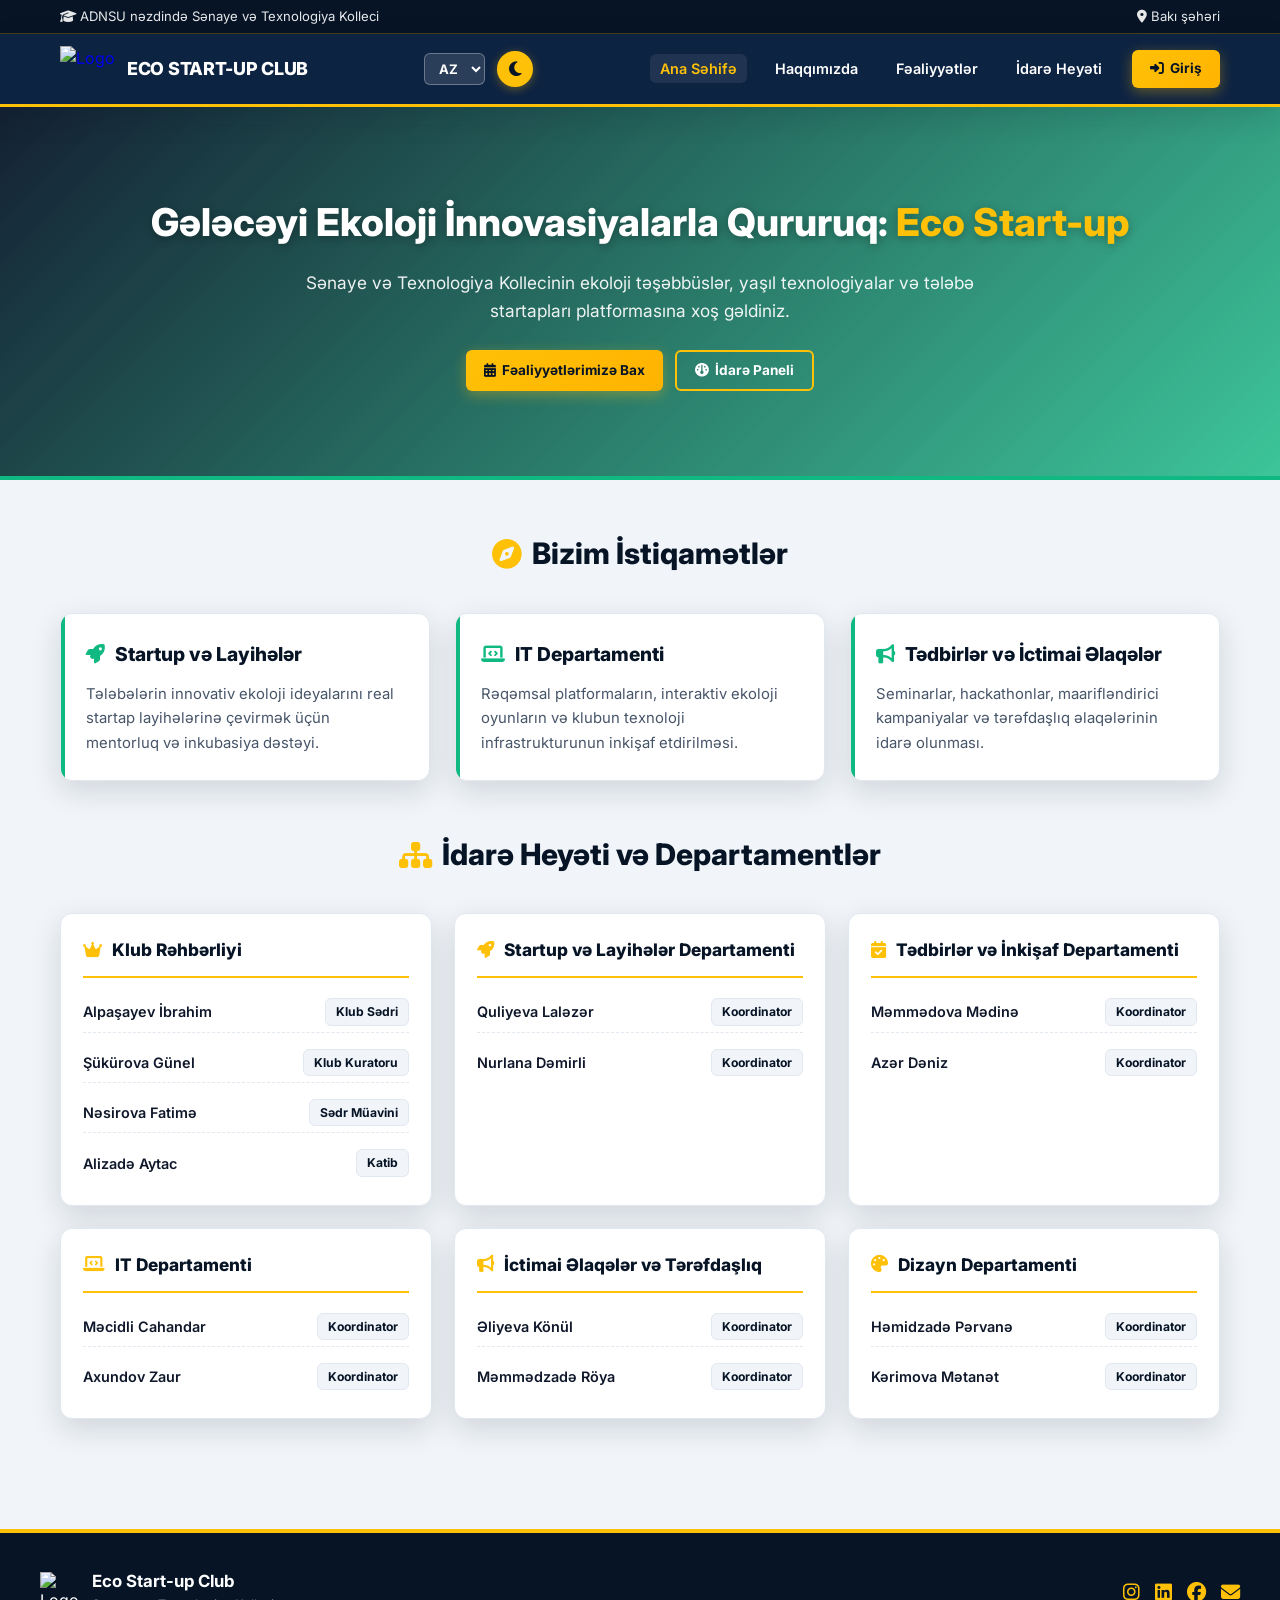
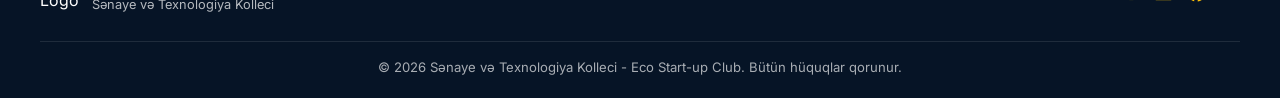
==== commit 2c3438f2: "Update index.html" ====
--- a/index.html
+++ b/index.html
@@ -11,7 +11,6 @@
             --stk-navy: #061426;
             --stk-navy-light: #0d2342;
             --stk-gold: #ffc107;
-            --stk-gold-hover: #ffca2c;
             --stk-gold-glow: rgba(255, 193, 7, 0.35);
             --eco-green: #10b981;
             --eco-green-dark: #059669;
@@ -20,7 +19,7 @@
             --text-color: #0f172a;
             --text-light: #475569;
             --border-color: #e2e8f0;
-            --shadow-md: 0 10px 28px rgba(6, 20, 38, 0.12);
+            --shadow-md: 0 10px 30px rgba(6, 20, 38, 0.14);
             --hero-overlay: linear-gradient(135deg, rgba(6, 20, 38, 0.94), rgba(16, 185, 129, 0.8));
         }
         body.dark-theme {
@@ -36,11 +35,9 @@
         * { margin: 0; padding: 0; box-sizing: border-box; font-family: 'Inter', sans-serif; transition: background-color 0.3s, color 0.3s; }
         body { background-color: var(--bg-color); color: var(--text-color); line-height: 1.6; display: flex; flex-direction: column; min-height: 100vh; }
         
-        /* TOP BAR */
         .top-bar { background: var(--stk-navy); color: rgba(255, 255, 255, 0.9); font-size: 0.82rem; padding: 6px 0; border-bottom: 1px solid rgba(255, 193, 7, 0.25); }
         .top-bar-container { max-width: 1200px; margin: 0 auto; padding: 0 20px; display: flex; justify-content: space-between; align-items: center; }
         
-        /* HEADER & NAV */
         header { background: var(--stk-navy-light); position: sticky; top: 0; z-index: 1000; box-shadow: var(--shadow-md); border-bottom: 3px solid var(--stk-gold); }
         .nav-container { max-width: 1200px; margin: 0 auto; padding: 12px 20px; display: flex; justify-content: space-between; align-items: center; }
         .brand-logo-group { display: flex; align-items: center; gap: 12px; text-decoration: none; }
@@ -51,7 +48,7 @@
         .theme-toggle-btn { background: var(--stk-gold); border: none; color: var(--stk-navy); width: 36px; height: 36px; border-radius: 50%; cursor: pointer; display: flex; align-items: center; justify-content: center; font-size: 1.05rem; box-shadow: 0 2px 10px var(--stk-gold-glow); }
         .lang-select { background: rgba(255,255,255,0.12); color: #fff; border: 1px solid rgba(255,255,255,0.3); padding: 6px 10px; border-radius: 6px; font-size: 0.82rem; font-weight: 700; outline: none; cursor: pointer; }
         .lang-select option { background: var(--stk-navy-light); color: #fff; }
-        
+
         .nav-menu { display: flex; align-items: center; gap: 20px; }
         .nav-links { display: flex; gap: 18px; list-style: none; }
         .nav-links a { text-decoration: none; color: #ffffff; font-weight: 600; font-size: 0.9rem; padding: 6px 10px; border-radius: 6px; }
@@ -62,7 +59,7 @@
         .btn-gold:hover { transform: translateY(-2px); background: linear-gradient(135deg, #ffca2c, #e0a800); }
         .btn-outline { background: transparent; color: #fff; border: 2px solid var(--stk-gold); }
         .btn-outline:hover { background: rgba(255,193,7,0.15); }
-
+        
         .hamburger { display: none; font-size: 1.4rem; cursor: pointer; color: #ffffff; }
 
         /* HERO PAGE HEADER */
@@ -76,18 +73,13 @@
         .section-title { font-size: 1.85rem; color: var(--stk-navy); font-weight: 800; display: inline-flex; align-items: center; gap: 10px; }
         body.dark-theme .section-title { color: var(--stk-gold); }
 
-        /* ABOUT GRID CARDS */
-        .about-grid { display: grid; grid-template-columns: repeat(auto-fit, minmax(300px, 1fr)); gap: 25px; margin-bottom: 50px; }
-        .about-card { background: var(--card-bg); border-radius: 12px; border: 1px solid var(--border-color); padding: 25px; box-shadow: var(--shadow-md); position: relative; overflow: hidden; }
-        .about-card::before { content: ''; position: absolute; top: 0; left: 0; width: 4px; height: 100%; background: var(--eco-green); }
-        .about-card h3 { font-size: 1.2rem; margin-bottom: 12px; color: var(--stk-navy); font-weight: 800; display: flex; align-items: center; gap: 10px; }
-        body.dark-theme .about-card h3 { color: var(--stk-gold); }
-        .about-card p { font-size: 0.93rem; color: var(--text-light); line-height: 1.65; }
-
-        /* VALUES SECTION */
-        .values-section { background: var(--card-bg); border-radius: 14px; border: 1px solid var(--border-color); padding: 32px; box-shadow: var(--shadow-md); margin-bottom: 50px; }
-        .values-title { font-size: 1.4rem; font-weight: 800; margin-bottom: 22px; color: var(--stk-navy); display: flex; align-items: center; gap: 10px; }
-        body.dark-theme .values-title { color: var(--stk-gold); }
+        /* FEATURES GRID */
+        .features-grid { display: grid; grid-template-columns: repeat(auto-fit, minmax(300px, 1fr)); gap: 25px; margin-bottom: 50px; }
+        .feature-card { background: var(--card-bg); border-radius: 12px; border: 1px solid var(--border-color); padding: 25px; box-shadow: var(--shadow-md); position: relative; overflow: hidden; }
+        .feature-card::before { content: ''; position: absolute; top: 0; left: 0; width: 4px; height: 100%; background: var(--eco-green); }
+        .feature-card h3 { font-size: 1.2rem; margin-bottom: 12px; color: var(--stk-navy); font-weight: 800; display: flex; align-items: center; gap: 10px; }
+        body.dark-theme .feature-card h3 { color: var(--stk-gold); }
+        .feature-card p { font-size: 0.93rem; color: var(--text-light); line-height: 1.65; }
 
         /* İDARƏ HEYƏTİ VƏ DEPARTAMENTLƏR (CATALOG) */
         .catalog-grid { display: grid; grid-template-columns: repeat(auto-fit, minmax(330px, 1fr)); gap: 22px; }
@@ -102,12 +94,11 @@
         body.dark-theme .catalog-role { color: var(--stk-gold); }
 
         /* FOOTER */
-        footer { background: var(--stk-navy); color: #ffffff; padding: 35px 20px 20px; border-top: 4px solid var(--stk-gold); margin-top: auto; }
+        footer { background: var(--stk-navy); color: #ffffff; padding: 35px 20px 20px; border-top: 4px solid var(--stk-gold); margin-top: 60px; }
         .footer-container { max-width: 1200px; margin: 0 auto; display: flex; justify-content: space-between; align-items: center; padding-bottom: 25px; border-bottom: 1px solid rgba(255, 255, 255, 0.1); }
         .footer-brand { display: flex; align-items: center; gap: 12px; }
         .footer-bottom { max-width: 1200px; margin: 15px auto 0; text-align: center; font-size: 0.82rem; color: rgba(255, 255, 255, 0.65); }
 
-        /* RESPONSIVE MEDIA QUERIES */
         @media (max-width: 992px) {
             .hamburger { display: block; }
             .nav-menu { position: absolute; top: 100%; left: 0; width: 100%; background: var(--stk-navy-light); flex-direction: column; align-items: flex-start; padding: 25px; gap: 20px; display: none; box-shadow: var(--shadow-md); border-bottom: 3px solid var(--stk-gold); }
@@ -147,7 +138,7 @@
             <div class="nav-menu" id="navMenu">
                 <ul class="nav-links">
                     <li><a href="index.html" class="active">Ana Səhifə</a></li>
-                    <li><a href="#about">Haqqımızda</a></li>
+                    <li><a href="about.html">Haqqımızda</a></li>
                     <li><a href="activities.html">Fəaliyyətlər</a></li>
                     <li><a href="#team">İdarə Heyəti</a></li>
                 </ul>
@@ -162,50 +153,30 @@
     <section class="page-header">
         <h1>Gələcəyi Ekoloji İnnovasiyalarla Qururuq: <span>Eco Start-up</span></h1>
         <p>Sənaye və Texnologiya Kollecinin ekoloji təşəbbüslər, yaşıl texnologiyalar və tələbə startapları platformasına xoş gəldiniz.</p>
-        <div style="display: flex; gap: 12px; justify-content: center; flex-wrap: wrap; margin-top: 15px;">
+        <div style="display: flex; gap: 12px; justify-content: center; flex-wrap: wrap;">
             <a href="activities.html" class="btn btn-gold"><i class="fa-solid fa-calendar-days"></i> Fəaliyyətlərimizə Bax</a>
             <a href="login.html" class="btn btn-outline"><i class="fa-solid fa-gauge"></i> İdarə Paneli</a>
         </div>
     </section>
 
     <main class="section-container">
-        <!-- HAQQIMIZDA CARD-LAR -->
-        <section id="about" style="scroll-margin-top: 90px;">
-            <div class="about-grid">
-                <div class="about-card">
-                    <h3><i class="fa-solid fa-bullseye" style="color:var(--eco-green);"></i> Missiyamız</h3>
-                    <p>Tələbələr arasında ekoloji şüuru artırmaq, sənaye və texnologiya sahələrində yaşıl innovasiyaları təşviq etmək və ekoloji problemlərə yönəlmiş start-up layihələrini dəstəkləməkdir.</p>
-                </div>
-                <div class="about-card">
-                    <h3><i class="fa-solid fa-eye" style="color:var(--eco-green);"></i> Vizyonumuz</h3>
-                    <p>Kollec tələbələrinin hazırladığı ekoloji texnologiya və davamlı start-up ideyalarının ölkə səviyyəsində tətbiq olunmasını təmin edən aparıcı tələbə platforması olmaqdır.</p>
-                </div>
-                <div class="about-card">
-                    <h3><i class="fa-solid fa-rocket" style="color:var(--eco-green);"></i> Nə Edirik?</h3>
-                    <p>İdeya müsabiqələri (Pitching Days), ekoloji sahədə təlim və seminarlar, ekspertlərlə panel müzakirələri və komanda daxilində şəbəkələşmə tədbirləri təşkil edirik.</p>
-                </div>
-            </div>
-
-            <!-- ƏSAS DƏYƏRLƏR -->
-            <div class="values-section">
-                <h2 class="values-title"><i class="fa-solid fa-gem" style="color:var(--eco-green);"></i> Əsas Dəyərlərimiz</h2>
-                <div style="display: grid; grid-template-columns: repeat(auto-fit, minmax(220px, 1fr)); gap: 20px;">
-                    <div>
-                        <h4 style="font-weight:700; margin-bottom:4px;"><i class="fa-solid fa-check" style="color:var(--eco-green);"></i> İnnovativlik</h4>
-                        <p style="font-size:0.88rem; color:var(--text-light);">Klassik problemlərə müasir texnoloji və yaradıcı həllər tapırıq.</p>
-                    </div>
-                    <div>
-                        <h4 style="font-weight:700; margin-bottom:4px;"><i class="fa-solid fa-check" style="color:var(--eco-green);"></i> Dayanıqlılıq</h4>
-                        <p style="font-size:0.88rem; color:var(--text-light);">Təbiətə və ətraf mühitə qayğı göstərərək uzunmüddətli təsir yaradırıq.</p>
-                    </div>
-                    <div>
-                        <h4 style="font-weight:700; margin-bottom:4px;"><i class="fa-solid fa-check" style="color:var(--eco-green);"></i> Komanda Ruhu</h4>
-                        <p style="font-size:0.88rem; color:var(--text-light);">Birlikdə öyrənir, inkişaf edir və ümumi məqsədlərə çatmaq üçün çalışırıq.</p>
-                    </div>
-                    <div>
-                        <h4 style="font-weight:700; margin-bottom:4px;"><i class="fa-solid fa-check" style="color:var(--eco-green);"></i> Liderlik</h4>
-                        <p style="font-size:0.88rem; color:var(--text-light);">Gənclərin potensialını üzə çıxararaq onlara rəhbərlik bacarıqları qazandırırıq.</p>
-                    </div>
+        <!-- BİZİM İSTİQAMƏTLƏR -->
+        <section class="section-container" style="margin: 0 0 50px 0; padding: 0;">
+            <div class="section-header">
+                <h2 class="section-title"><i class="fa-solid fa-compass" style="color:var(--stk-gold);"></i> Bizim İstiqamətlər</h2>
+            </div>
+            <div class="features-grid">
+                <div class="feature-card">
+                    <h3><i class="fa-solid fa-rocket" style="color:var(--eco-green);"></i> Startup və Layihələr</h3>
+                    <p>Tələbələrin innovativ ekoloji ideyalarını real startap layihələrinə çevirmək üçün mentorluq və inkubasiya dəstəyi.</p>
+                </div>
+                <div class="feature-card">
+                    <h3><i class="fa-solid fa-laptop-code" style="color:var(--eco-green);"></i> IT Departamenti</h3>
+                    <p>Rəqəmsal platformaların, interaktiv ekoloji oyunların və klubun texnoloji infrastrukturunun inkişaf etdirilməsi.</p>
+                </div>
+                <div class="feature-card">
+                    <h3><i class="fa-solid fa-bullhorn" style="color:var(--eco-green);"></i> Tədbirlər və İctimai Əlaqələr</h3>
+                    <p>Seminarlar, hackathonlar, maarifləndirici kampaniyalar və tərəfdaşlıq əlaqələrinin idarə olunması.</p>
                 </div>
             </div>
         </section>
@@ -277,19 +248,17 @@
                 <a href="#" style="color: var(--stk-gold);"><i class="fa-brands fa-instagram"></i></a>
                 <a href="#" style="color: var(--stk-gold);"><i class="fa-brands fa-linkedin"></i></a>
                 <a href="#" style="color: var(--stk-gold);"><i class="fa-brands fa-facebook"></i></a>
-                <a href="#" style="color: var(--stk-solid-envelope); color:var(--stk-gold);"><i class="fa-solid fa-envelope"></i></a>
+                <a href="#" style="color: var(--stk-gold);"><i class="fa-solid fa-envelope"></i></a>
             </div>
         </div>
         <div class="footer-bottom"><p>&copy; 2026 Sənaye və Texnologiya Kolleci - Eco Start-up Club. Bütün hüquqlar qorunur.</p></div>
     </footer>
 
     <script>
-        // Mobil Hamburger Menyu
         document.getElementById('hamburger').addEventListener('click', () => {
             document.getElementById('navMenu').classList.toggle('active');
         });
 
-        // Qaranlıq / Aydınlıq Rejimi Keçidi
         const themeToggle = document.getElementById('themeToggle');
         themeToggle.addEventListener('click', () => {
             document.body.classList.toggle('dark-theme');
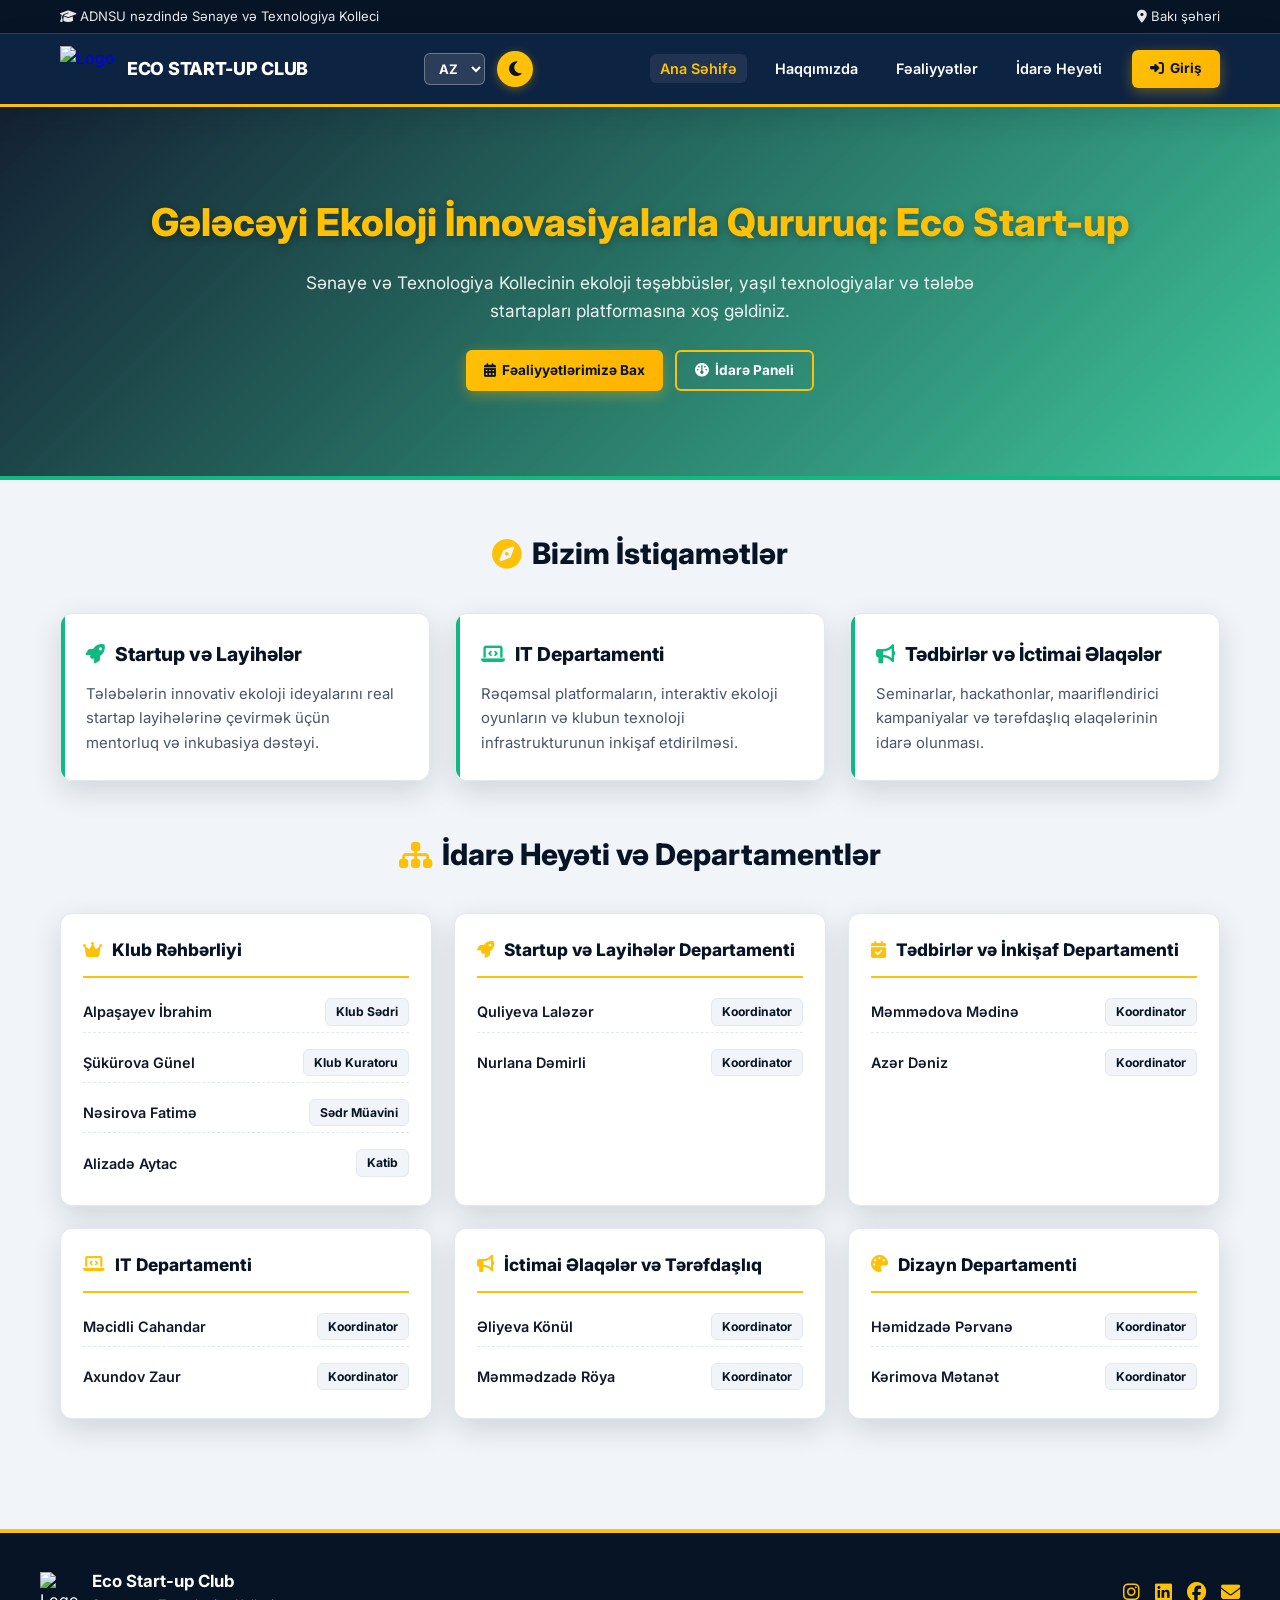
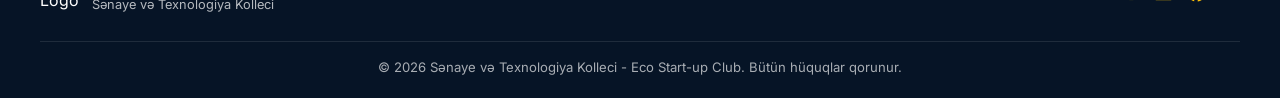
==== commit 94e1bc21: "Update index.html" ====
--- a/index.html
+++ b/index.html
@@ -13,7 +13,6 @@
             --stk-gold: #ffc107;
             --stk-gold-glow: rgba(255, 193, 7, 0.35);
             --eco-green: #10b981;
-            --eco-green-dark: #059669;
             --bg-color: #f1f5f9;
             --card-bg: #ffffff;
             --text-color: #0f172a;
@@ -62,7 +61,6 @@
         
         .hamburger { display: none; font-size: 1.4rem; cursor: pointer; color: #ffffff; }
 
-        /* HERO PAGE HEADER */
         .page-header { position: relative; background: var(--hero-overlay), url('https://images.unsplash.com/photo-1542601906990-b4d3fb778b09?auto=format&fit=crop&w=1600&q=80') center/cover no-repeat; padding: 85px 20px; text-align: center; color: #ffffff; border-bottom: 4px solid var(--eco-green); }
         .page-header h1 { font-size: 2.4rem; font-weight: 800; margin-bottom: 16px; text-shadow: 0 2px 10px rgba(0,0,0,0.3); }
         .page-header h1 span { color: var(--stk-gold); }
@@ -73,7 +71,6 @@
         .section-title { font-size: 1.85rem; color: var(--stk-navy); font-weight: 800; display: inline-flex; align-items: center; gap: 10px; }
         body.dark-theme .section-title { color: var(--stk-gold); }
 
-        /* FEATURES GRID */
         .features-grid { display: grid; grid-template-columns: repeat(auto-fit, minmax(300px, 1fr)); gap: 25px; margin-bottom: 50px; }
         .feature-card { background: var(--card-bg); border-radius: 12px; border: 1px solid var(--border-color); padding: 25px; box-shadow: var(--shadow-md); position: relative; overflow: hidden; }
         .feature-card::before { content: ''; position: absolute; top: 0; left: 0; width: 4px; height: 100%; background: var(--eco-green); }
@@ -81,7 +78,6 @@
         body.dark-theme .feature-card h3 { color: var(--stk-gold); }
         .feature-card p { font-size: 0.93rem; color: var(--text-light); line-height: 1.65; }
 
-        /* İDARƏ HEYƏTİ VƏ DEPARTAMENTLƏR (CATALOG) */
         .catalog-grid { display: grid; grid-template-columns: repeat(auto-fit, minmax(330px, 1fr)); gap: 22px; }
         .catalog-card { background: var(--card-bg); border-radius: 12px; border: 1px solid var(--border-color); padding: 22px; box-shadow: var(--shadow-md); }
         .catalog-header { font-size: 1.08rem; font-weight: 800; color: var(--stk-navy); padding-bottom: 12px; border-bottom: 2px solid var(--stk-gold); margin-bottom: 14px; display: flex; align-items: center; gap: 10px; }
@@ -93,7 +89,6 @@
         .catalog-role { font-size: 0.76rem; background: var(--bg-color); padding: 3px 10px; border-radius: 6px; font-weight: 700; color: var(--stk-navy); border: 1px solid var(--border-color); }
         body.dark-theme .catalog-role { color: var(--stk-gold); }
 
-        /* FOOTER */
         footer { background: var(--stk-navy); color: #ffffff; padding: 35px 20px 20px; border-top: 4px solid var(--stk-gold); margin-top: 60px; }
         .footer-container { max-width: 1200px; margin: 0 auto; display: flex; justify-content: space-between; align-items: center; padding-bottom: 25px; border-bottom: 1px solid rgba(255, 255, 255, 0.1); }
         .footer-brand { display: flex; align-items: center; gap: 12px; }
@@ -114,8 +109,8 @@
 
     <div class="top-bar">
         <div class="top-bar-container">
-            <div><span><i class="fa-solid fa-graduation-cap"></i> ADNSU nəzdində Sənaye və Texnologiya Kolleci</span></div>
-            <div><span><i class="fa-solid fa-location-dot"></i> Bakı şəhəri</span></div>
+            <div><span><i class="fa-solid fa-graduation-cap"></i> <span data-key="topCollege">ADNSU nəzdində Sənaye və Texnologiya Kolleci</span></span></div>
+            <div><span><i class="fa-solid fa-location-dot"></i> <span data-key="topCity">Bakı şəhəri</span></span></div>
         </div>
     </div>
 
@@ -137,98 +132,95 @@
 
             <div class="nav-menu" id="navMenu">
                 <ul class="nav-links">
-                    <li><a href="index.html" class="active">Ana Səhifə</a></li>
-                    <li><a href="about.html">Haqqımızda</a></li>
-                    <li><a href="activities.html">Fəaliyyətlər</a></li>
-                    <li><a href="#team">İdarə Heyəti</a></li>
+                    <li><a href="index.html" class="active" data-key="navHome">Ana Səhifə</a></li>
+                    <li><a href="about.html" data-key="navAbout">Haqqımızda</a></li>
+                    <li><a href="activities.html" data-key="navActivities">Fəaliyyətlər</a></li>
+                    <li><a href="#team" data-key="navBoard">İdarə Heyəti</a></li>
                 </ul>
                 <div class="nav-actions">
-                    <a href="login.html" class="btn btn-gold"><i class="fa-solid fa-right-to-bracket"></i> Giriş</a>
+                    <a href="login.html" class="btn btn-gold"><i class="fa-solid fa-right-to-bracket"></i> <span data-key="btnLogin">Giriş</span></a>
                 </div>
             </div>
         </div>
     </header>
 
-    <!-- HERO HEADER -->
     <section class="page-header">
-        <h1>Gələcəyi Ekoloji İnnovasiyalarla Qururuq: <span>Eco Start-up</span></h1>
-        <p>Sənaye və Texnologiya Kollecinin ekoloji təşəbbüslər, yaşıl texnologiyalar və tələbə startapları platformasına xoş gəldiniz.</p>
+        <h1><span data-key="heroTitlePre">Gələcəyi Ekoloji İnnovasiyalarla Qururuq:</span> <span>Eco Start-up</span></h1>
+        <p data-key="heroDesc">Sənaye və Texnologiya Kollecinin ekoloji təşəbbüslər, yaşıl texnologiyalar və tələbə startapları platformasına xoş gəldiniz.</p>
         <div style="display: flex; gap: 12px; justify-content: center; flex-wrap: wrap;">
-            <a href="activities.html" class="btn btn-gold"><i class="fa-solid fa-calendar-days"></i> Fəaliyyətlərimizə Bax</a>
-            <a href="login.html" class="btn btn-outline"><i class="fa-solid fa-gauge"></i> İdarə Paneli</a>
+            <a href="activities.html" class="btn btn-gold"><i class="fa-solid fa-calendar-days"></i> <span data-key="btnActivities">Fəaliyyətlərimizə Bax</span></a>
+            <a href="login.html" class="btn btn-outline"><i class="fa-solid fa-gauge"></i> <span data-key="btnDashboard">İdarə Paneli</span></a>
         </div>
     </section>
 
     <main class="section-container">
-        <!-- BİZİM İSTİQAMƏTLƏR -->
         <section class="section-container" style="margin: 0 0 50px 0; padding: 0;">
             <div class="section-header">
-                <h2 class="section-title"><i class="fa-solid fa-compass" style="color:var(--stk-gold);"></i> Bizim İstiqamətlər</h2>
+                <h2 class="section-title"><i class="fa-solid fa-compass" style="color:var(--stk-gold);"></i> <span data-key="secDirections">Bizim İstiqamətlər</span></h2>
             </div>
             <div class="features-grid">
                 <div class="feature-card">
-                    <h3><i class="fa-solid fa-rocket" style="color:var(--eco-green);"></i> Startup və Layihələr</h3>
-                    <p>Tələbələrin innovativ ekoloji ideyalarını real startap layihələrinə çevirmək üçün mentorluq və inkubasiya dəstəyi.</p>
+                    <h3><i class="fa-solid fa-rocket" style="color:var(--eco-green);"></i> <span data-key="dirStartupTitle">Startup və Layihələr</span></h3>
+                    <p data-key="dirStartupDesc">Tələbələrin innovativ ekoloji ideyalarını real startap layihələrinə çevirmək üçün mentorluq və inkubasiya dəstəyi.</p>
                 </div>
                 <div class="feature-card">
-                    <h3><i class="fa-solid fa-laptop-code" style="color:var(--eco-green);"></i> IT Departamenti</h3>
-                    <p>Rəqəmsal platformaların, interaktiv ekoloji oyunların və klubun texnoloji infrastrukturunun inkişaf etdirilməsi.</p>
+                    <h3><i class="fa-solid fa-laptop-code" style="color:var(--eco-green);"></i> <span data-key="dirITTitle">IT Departamenti</span></h3>
+                    <p data-key="dirITDesc">Rəqəmsal platformaların, interaktiv ekoloji oyunların və klubun texnoloji infrastrukturunun inkişaf etdirilməsi.</p>
                 </div>
                 <div class="feature-card">
-                    <h3><i class="fa-solid fa-bullhorn" style="color:var(--eco-green);"></i> Tədbirlər və İctimai Əlaqələr</h3>
-                    <p>Seminarlar, hackathonlar, maarifləndirici kampaniyalar və tərəfdaşlıq əlaqələrinin idarə olunması.</p>
+                    <h3><i class="fa-solid fa-bullhorn" style="color:var(--eco-green);"></i> <span data-key="dirEventsTitle">Tədbirlər və İctimai Əlaqələr</span></h3>
+                    <p data-key="dirEventsDesc">Seminarlar, hackathonlar, maarifləndirici kampaniyalar və tərəfdaşlıq əlaqələrinin idarə olunması.</p>
                 </div>
             </div>
         </section>
 
-        <!-- İDARƏ HEYƏTİ VƏ DEPARTAMENTLƏR -->
         <section id="team" style="scroll-margin-top: 90px;">
             <div class="section-header">
-                <h2 class="section-title"><i class="fa-solid fa-sitemap" style="color:var(--stk-gold);"></i> İdarə Heyəti və Departamentlər</h2>
+                <h2 class="section-title"><i class="fa-solid fa-sitemap" style="color:var(--stk-gold);"></i> <span data-key="secBoard">İdarə Heyəti və Departamentlər</span></h2>
             </div>
             <div class="catalog-grid">
                 <div class="catalog-card">
-                    <div class="catalog-header"><i class="fa-solid fa-crown" style="color:var(--stk-gold);"></i> Klub Rəhbərliyi</div>
-                    <ul class="catalog-list">
-                        <li class="catalog-item"><span class="catalog-name">Alpaşayev İbrahim</span><span class="catalog-role">Klub Sədri</span></li>
-                        <li class="catalog-item"><span class="catalog-name">Şükürova Günel</span><span class="catalog-role">Klub Kuratoru</span></li>
-                        <li class="catalog-item"><span class="catalog-name">Nəsirova Fatimə</span><span class="catalog-role">Sədr Müavini</span></li>
-                        <li class="catalog-item"><span class="catalog-name">Alizadə Aytac</span><span class="catalog-role">Katib</span></li>
-                    </ul>
-                </div>
-                <div class="catalog-card">
-                    <div class="catalog-header"><i class="fa-solid fa-rocket" style="color:var(--stk-gold);"></i> Startup və Layihələr Departamenti</div>
-                    <ul class="catalog-list">
-                        <li class="catalog-item"><span class="catalog-name">Quliyeva Laləzər</span><span class="catalog-role">Koordinator</span></li>
-                        <li class="catalog-item"><span class="catalog-name">Nurlana Dəmirli</span><span class="catalog-role">Koordinator</span></li>
-                    </ul>
-                </div>
-                <div class="catalog-card">
-                    <div class="catalog-header"><i class="fa-solid fa-calendar-check" style="color:var(--stk-gold);"></i> Tədbirlər və İnkişaf Departamenti</div>
-                    <ul class="catalog-list">
-                        <li class="catalog-item"><span class="catalog-name">Məmmədova Mədinə</span><span class="catalog-role">Koordinator</span></li>
-                        <li class="catalog-item"><span class="catalog-name">Azər Dəniz</span><span class="catalog-role">Koordinator</span></li>
-                    </ul>
-                </div>
-                <div class="catalog-card">
-                    <div class="catalog-header"><i class="fa-solid fa-laptop-code" style="color:var(--stk-gold);"></i> IT Departamenti</div>
-                    <ul class="catalog-list">
-                        <li class="catalog-item"><span class="catalog-name">Məcidli Cahandar</span><span class="catalog-role">Koordinator</span></li>
-                        <li class="catalog-item"><span class="catalog-name">Axundov Zaur</span><span class="catalog-role">Koordinator</span></li>
-                    </ul>
-                </div>
-                <div class="catalog-card">
-                    <div class="catalog-header"><i class="fa-solid fa-bullhorn" style="color:var(--stk-gold);"></i> İctimai Əlaqələr və Tərəfdaşlıq</div>
-                    <ul class="catalog-list">
-                        <li class="catalog-item"><span class="catalog-name">Əliyeva Könül</span><span class="catalog-role">Koordinator</span></li>
-                        <li class="catalog-item"><span class="catalog-name">Məmmədzadə Röya</span><span class="catalog-role">Koordinator</span></li>
-                    </ul>
-                </div>
-                <div class="catalog-card">
-                    <div class="catalog-header"><i class="fa-solid fa-palette" style="color:var(--stk-gold);"></i> Dizayn Departamenti</div>
-                    <ul class="catalog-list">
-                        <li class="catalog-item"><span class="catalog-name">Həmidzadə Pərvanə</span><span class="catalog-role">Koordinator</span></li>
-                        <li class="catalog-item"><span class="catalog-name">Kərimova Mətanət</span><span class="catalog-role">Koordinator</span></li>
+                    <div class="catalog-header"><i class="fa-solid fa-crown" style="color:var(--stk-gold);"></i> <span data-key="boardClubMgmt">Klub Rəhbərliyi</span></div>
+                    <ul class="catalog-list">
+                        <li class="catalog-item"><span class="catalog-name">Alpaşayev İbrahim</span><span class="catalog-role" data-key="roleChairman">Klub Sədri</span></li>
+                        <li class="catalog-item"><span class="catalog-name">Şükürova Günel</span><span class="catalog-role" data-key="roleCurator">Klub Kuratoru</span></li>
+                        <li class="catalog-item"><span class="catalog-name">Nəsirova Fatimə</span><span class="catalog-role" data-key="roleViceChairman">Sədr Müavini</span></li>
+                        <li class="catalog-item"><span class="catalog-name">Alizadə Aytac</span><span class="catalog-role" data-key="roleSecretary">Katib</span></li>
+                    </ul>
+                </div>
+                <div class="catalog-card">
+                    <div class="catalog-header"><i class="fa-solid fa-rocket" style="color:var(--stk-gold);"></i> <span data-key="deptStartup">Startup və Layihələr Departamenti</span></div>
+                    <ul class="catalog-list">
+                        <li class="catalog-item"><span class="catalog-name">Quliyeva Laləzər</span><span class="catalog-role" data-key="roleCoordinator">Koordinator</span></li>
+                        <li class="catalog-item"><span class="catalog-name">Nurlana Dəmirli</span><span class="catalog-role" data-key="roleCoordinator">Koordinator</span></li>
+                    </ul>
+                </div>
+                <div class="catalog-card">
+                    <div class="catalog-header"><i class="fa-solid fa-calendar-check" style="color:var(--stk-gold);"></i> <span data-key="deptEvents">Tədbirlər və İnkişaf Departamenti</span></div>
+                    <ul class="catalog-list">
+                        <li class="catalog-item"><span class="catalog-name">Məmmədova Mədinə</span><span class="catalog-role" data-key="roleCoordinator">Koordinator</span></li>
+                        <li class="catalog-item"><span class="catalog-name">Azər Dəniz</span><span class="catalog-role" data-key="roleCoordinator">Koordinator</span></li>
+                    </ul>
+                </div>
+                <div class="catalog-card">
+                    <div class="catalog-header"><i class="fa-solid fa-laptop-code" style="color:var(--stk-gold);"></i> <span data-key="deptIT">IT Departamenti</span></div>
+                    <ul class="catalog-list">
+                        <li class="catalog-item"><span class="catalog-name">Məcidli Cahandar</span><span class="catalog-role" data-key="roleCoordinator">Koordinator</span></li>
+                        <li class="catalog-item"><span class="catalog-name">Axundov Zaur</span><span class="catalog-role" data-key="roleCoordinator">Koordinator</span></li>
+                    </ul>
+                </div>
+                <div class="catalog-card">
+                    <div class="catalog-header"><i class="fa-solid fa-bullhorn" style="color:var(--stk-gold);"></i> <span data-key="deptPR">İctimai Əlaqələr və Tərəfdaşlıq</span></div>
+                    <ul class="catalog-list">
+                        <li class="catalog-item"><span class="catalog-name">Əliyeva Könül</span><span class="catalog-role" data-key="roleCoordinator">Koordinator</span></li>
+                        <li class="catalog-item"><span class="catalog-name">Məmmədzadə Röya</span><span class="catalog-role" data-key="roleCoordinator">Koordinator</span></li>
+                    </ul>
+                </div>
+                <div class="catalog-card">
+                    <div class="catalog-header"><i class="fa-solid fa-palette" style="color:var(--stk-gold);"></i> <span data-key="deptDesign">Dizayn Departamenti</span></div>
+                    <ul class="catalog-list">
+                        <li class="catalog-item"><span class="catalog-name">Həmidzadə Pərvanə</span><span class="catalog-role" data-key="roleCoordinator">Koordinator</span></li>
+                        <li class="catalog-item"><span class="catalog-name">Kərimova Mətanət</span><span class="catalog-role" data-key="roleCoordinator">Koordinator</span></li>
                     </ul>
                 </div>
             </div>
@@ -241,7 +233,7 @@
                 <img src="https://i.postimg.cc/59KBvbxD/logo.png" alt="Logo" style="width: 40px; height: 40px; object-fit: contain;">
                 <div>
                     <h4 style="color: #ffffff; font-size: 1.05rem;">Eco Start-up Club</h4>
-                    <p style="color: rgba(255,255,255,0.7); font-size: 0.8rem;">Sənaye və Texnologiya Kolleci</p>
+                    <p style="color: rgba(255,255,255,0.7); font-size: 0.8rem;" data-key="footerCollege">Sənaye və Texnologiya Kolleci</p>
                 </div>
             </div>
             <div style="display: flex; gap: 15px; font-size: 1.2rem;">
@@ -251,7 +243,7 @@
                 <a href="#" style="color: var(--stk-gold);"><i class="fa-solid fa-envelope"></i></a>
             </div>
         </div>
-        <div class="footer-bottom"><p>&copy; 2026 Sənaye və Texnologiya Kolleci - Eco Start-up Club. Bütün hüquqlar qorunur.</p></div>
+        <div class="footer-bottom"><p>&copy; 2026 Sənaye və Texnologiya Kolleci - Eco Start-up Club. <span data-key="footerRights">Bütün hüquqlar qorunur.</span></p></div>
     </footer>
 
     <script>
@@ -269,6 +261,102 @@
                 icon.className = "fa-solid fa-moon";
             }
         });
+
+        // DİL SEÇİMİ MEXANİZMİ
+        const translationsIndex = {
+            az: {
+                topCollege: "ADNSU nəzdində Sənaye və Texnologiya Kolleci",
+                topCity: "Bakı şəhəri",
+                navHome: "Ana Səhifə",
+                navAbout: "Haqqımızda",
+                navActivities: "Fəaliyyətlər",
+                navBoard: "İdarə Heyəti",
+                btnLogin: "Giriş",
+                heroTitlePre: "Gələcəyi Ekoloji İnnovasiyalarla Qururuq:",
+                heroDesc: "Sənaye və Texnologiya Kollecinin ekoloji təşəbbüslər, yaşıl texnologiyalar və tələbə startapları platformasına xoş gəldiniz.",
+                btnActivities: "Fəaliyyətlərimizə Bax",
+                btnDashboard: "İdarə Paneli",
+                secDirections: "Bizim İstiqamətlər",
+                dirStartupTitle: "Startup və Layihələr",
+                dirStartupDesc: "Tələbələrin innovativ ekoloji ideyalarını real startap layihələrinə çevirmək üçün mentorluq və inkubasiya dəstəyi.",
+                dirITTitle: "IT Departamenti",
+                dirITDesc: "Rəqəmsal platformaların, interaktiv ekoloji oyunların və klubun texnoloji infrastrukturunun inkişaf etdirilməsi.",
+                dirEventsTitle: "Tədbirlər və İctimai Əlaqələr",
+                dirEventsDesc: "Seminarlar, hackathonlar, maarifləndirici kampaniyalar və tərəfdaşlıq əlaqələrinin idarə olunması.",
+                secBoard: "İdarə Heyəti və Departamentlər",
+                boardClubMgmt: "Klub Rəhbərliyi",
+                roleChairman: "Klub Sədri",
+                roleCurator: "Klub Kuratoru",
+                roleViceChairman: "Sədr Müavini",
+                roleSecretary: "Katib",
+                roleCoordinator: "Koordinator",
+                deptStartup: "Startup və Layihələr Departamenti",
+                deptEvents: "Tədbirlər və İnkişaf Departamenti",
+                deptIT: "IT Departamenti",
+                deptPR: "İctimai Əlaqələr və Tərəfdaşlıq",
+                deptDesign: "Dizayn Departamenti",
+                footerCollege: "Sənaye və Texnologiya Kolleci",
+                footerRights: "Bütün hüquqlar qorunur."
+            },
+            en: {
+                topCollege: "College of Industry and Technology under ASOIU",
+                topCity: "Baku city",
+                navHome: "Home",
+                navAbout: "About Us",
+                navActivities: "Activities",
+                navBoard: "Board",
+                btnLogin: "Login",
+                heroTitlePre: "Building the Future with Eco Innovations:",
+                heroDesc: "Welcome to the official platform for ecological initiatives, green technologies, and student start-ups at the College of Industry and Technology.",
+                btnActivities: "View Activities",
+                btnDashboard: "Dashboard",
+                secDirections: "Our Directions",
+                dirStartupTitle: "Startup & Projects",
+                dirStartupDesc: "Mentorship and incubation support to turn students' innovative eco ideas into real start-up projects.",
+                dirITTitle: "IT Department",
+                dirITDesc: "Development of digital platforms, interactive eco-games, and the club's tech infrastructure.",
+                dirEventsTitle: "Events & Public Relations",
+                dirEventsDesc: "Organization of seminars, hackathons, educational campaigns, and partnership relations.",
+                secBoard: "Board and Departments",
+                boardClubMgmt: "Club Leadership",
+                roleChairman: "Club Chairman",
+                roleCurator: "Club Curator",
+                roleViceChairman: "Vice Chairman",
+                roleSecretary: "Secretary",
+                roleCoordinator: "Coordinator",
+                deptStartup: "Startup and Projects Department",
+                deptEvents: "Events and Development Department",
+                deptIT: "IT Department",
+                deptPR: "Public Relations and Partnership",
+                deptDesign: "Design Department",
+                footerCollege: "College of Industry and Technology",
+                footerRights: "All rights reserved."
+            }
+        };
+
+        const langSelect = document.getElementById('langSelect');
+        langSelect.addEventListener('change', (e) => {
+            const selectedLang = e.target.value;
+            localStorage.setItem('selectedLang', selectedLang);
+            applyLanguage(selectedLang);
+        });
+
+        function applyLanguage(lang) {
+            const data = translationsIndex[lang];
+            if (!data) return;
+
+            document.querySelectorAll('[data-key]').forEach(elem => {
+                const key = elem.getAttribute('data-key');
+                if (data[key]) {
+                    elem.innerText = data[key];
+                }
+            });
+        }
+
+        // Yüklənəndə son seçilmiş dili götürmək
+        const savedLang = localStorage.getItem('selectedLang') || 'az';
+        langSelect.value = savedLang;
+        applyLanguage(savedLang);
     </script>
 </body>
 </html>
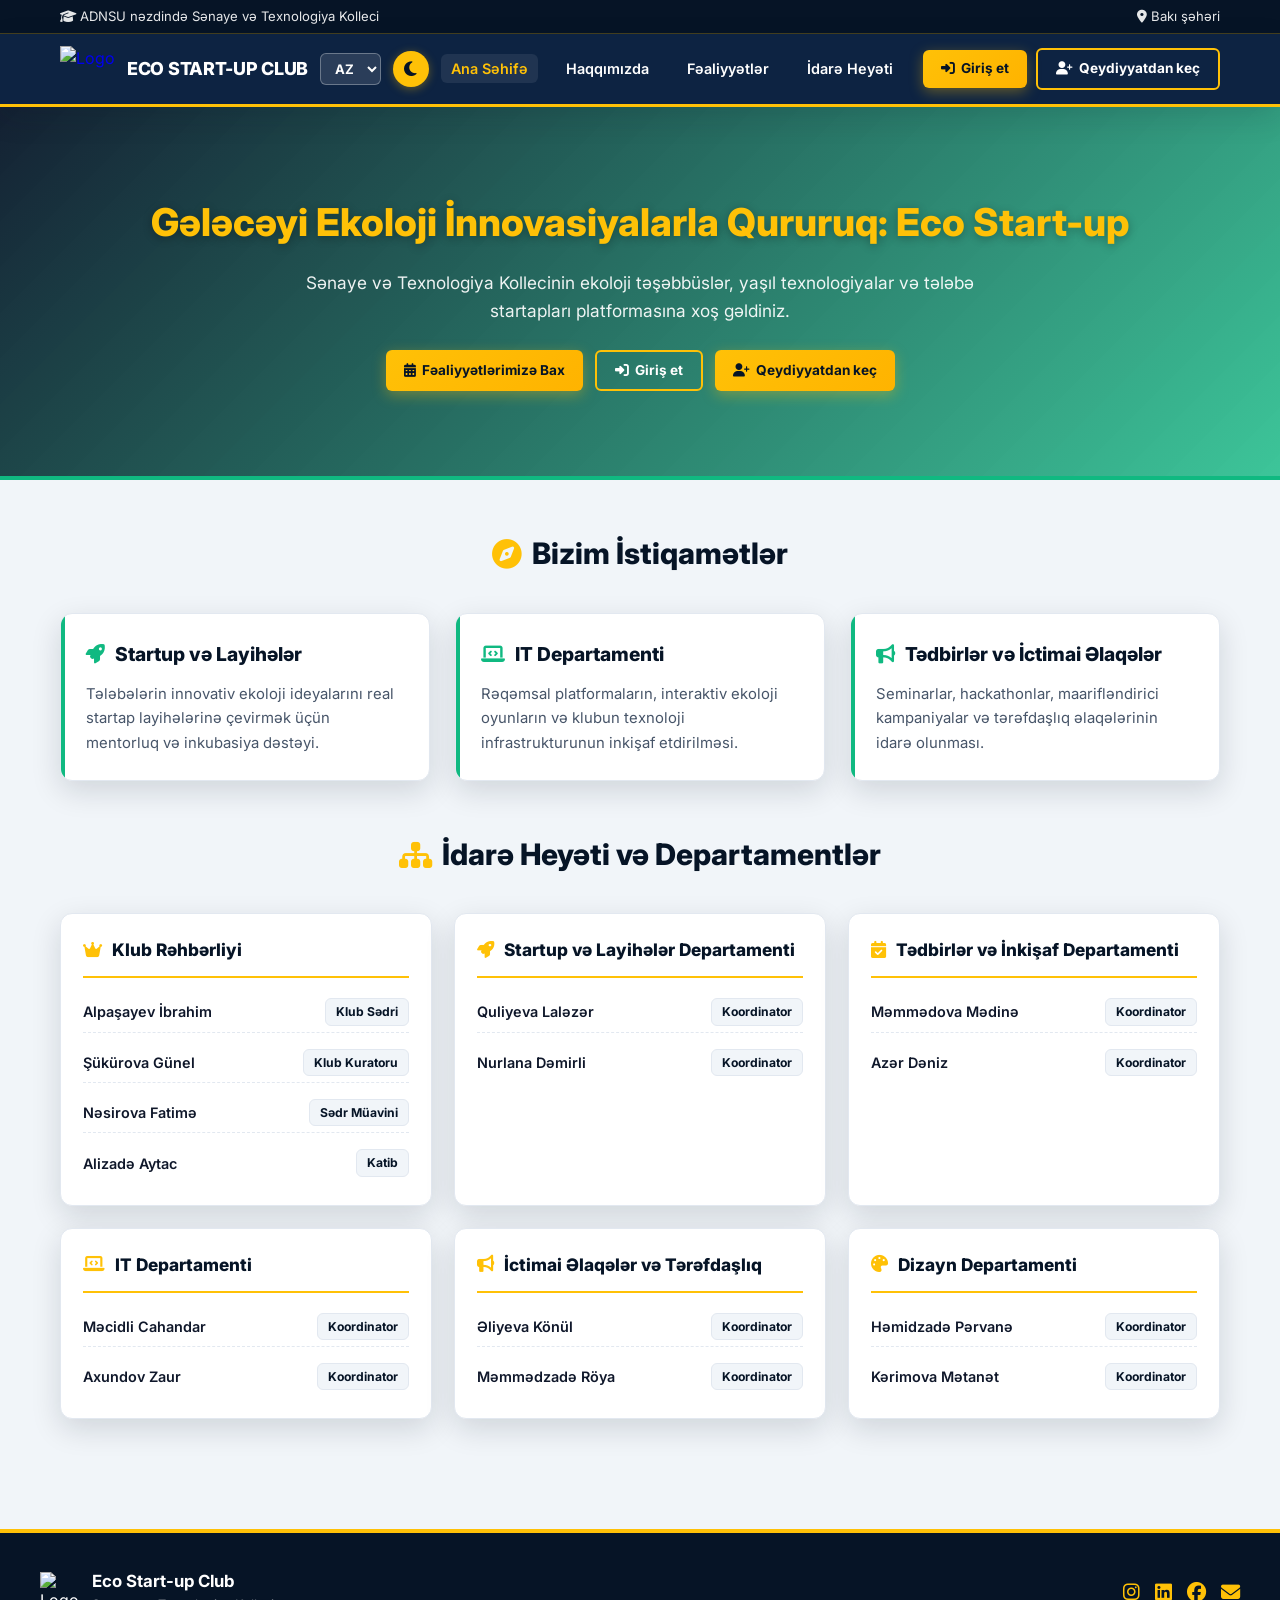
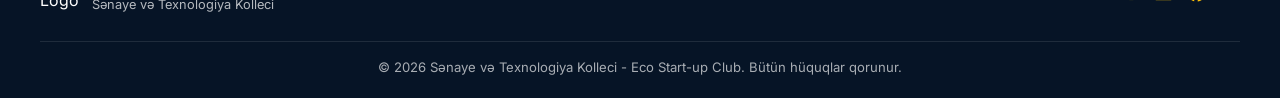
==== commit c04b77d1: "Add files via upload" ====
--- a/index.html
+++ b/index.html
@@ -1,362 +1,371 @@
-<!DOCTYPE html>
-<html lang="az">
-<head>
-    <meta charset="UTF-8">
-    <meta name="viewport" content="width=device-width, initial-scale=1.0">
-    <title>Eco Start-up Club | Sənaye və Texnologiya Kolleci</title>
-    <link href="https://fonts.googleapis.com/css2?family=Inter:wght@300;400;500;600;700;800&display=swap" rel="stylesheet">
-    <link rel="stylesheet" href="https://cdnjs.cloudflare.com/ajax/libs/font-awesome/6.4.0/css/all.min.css">
-    <style>
-        :root {
-            --stk-navy: #061426;
-            --stk-navy-light: #0d2342;
-            --stk-gold: #ffc107;
-            --stk-gold-glow: rgba(255, 193, 7, 0.35);
-            --eco-green: #10b981;
-            --bg-color: #f1f5f9;
-            --card-bg: #ffffff;
-            --text-color: #0f172a;
-            --text-light: #475569;
-            --border-color: #e2e8f0;
-            --shadow-md: 0 10px 30px rgba(6, 20, 38, 0.14);
-            --hero-overlay: linear-gradient(135deg, rgba(6, 20, 38, 0.94), rgba(16, 185, 129, 0.8));
-        }
-        body.dark-theme {
-            --stk-navy: #02060e;
-            --stk-navy-light: #071324;
-            --bg-color: #030814;
-            --card-bg: #0a1428;
-            --text-color: #f8fafc;
-            --text-light: #94a3b8;
-            --border-color: #1e293b;
-            --hero-overlay: linear-gradient(135deg, rgba(2, 6, 14, 0.96), rgba(5, 150, 105, 0.85));
-        }
-        * { margin: 0; padding: 0; box-sizing: border-box; font-family: 'Inter', sans-serif; transition: background-color 0.3s, color 0.3s; }
-        body { background-color: var(--bg-color); color: var(--text-color); line-height: 1.6; display: flex; flex-direction: column; min-height: 100vh; }
-        
-        .top-bar { background: var(--stk-navy); color: rgba(255, 255, 255, 0.9); font-size: 0.82rem; padding: 6px 0; border-bottom: 1px solid rgba(255, 193, 7, 0.25); }
-        .top-bar-container { max-width: 1200px; margin: 0 auto; padding: 0 20px; display: flex; justify-content: space-between; align-items: center; }
-        
-        header { background: var(--stk-navy-light); position: sticky; top: 0; z-index: 1000; box-shadow: var(--shadow-md); border-bottom: 3px solid var(--stk-gold); }
-        .nav-container { max-width: 1200px; margin: 0 auto; padding: 12px 20px; display: flex; justify-content: space-between; align-items: center; }
-        .brand-logo-group { display: flex; align-items: center; gap: 12px; text-decoration: none; }
-        .logo-img { height: 46px; width: auto; object-fit: contain; }
-        .brand-title { font-weight: 800; font-size: 1.12rem; color: #ffffff; letter-spacing: -0.3px; }
-        
-        .nav-right-wrapper { display: flex; align-items: center; gap: 12px; }
-        .theme-toggle-btn { background: var(--stk-gold); border: none; color: var(--stk-navy); width: 36px; height: 36px; border-radius: 50%; cursor: pointer; display: flex; align-items: center; justify-content: center; font-size: 1.05rem; box-shadow: 0 2px 10px var(--stk-gold-glow); }
-        .lang-select { background: rgba(255,255,255,0.12); color: #fff; border: 1px solid rgba(255,255,255,0.3); padding: 6px 10px; border-radius: 6px; font-size: 0.82rem; font-weight: 700; outline: none; cursor: pointer; }
-        .lang-select option { background: var(--stk-navy-light); color: #fff; }
-
-        .nav-menu { display: flex; align-items: center; gap: 20px; }
-        .nav-links { display: flex; gap: 18px; list-style: none; }
-        .nav-links a { text-decoration: none; color: #ffffff; font-weight: 600; font-size: 0.9rem; padding: 6px 10px; border-radius: 6px; }
-        .nav-links a.active, .nav-links a:hover { color: var(--stk-gold); background: rgba(255,255,255,0.08); }
-        
-        .btn { padding: 8px 18px; border-radius: 6px; text-decoration: none; font-weight: 700; font-size: 0.85rem; display: inline-flex; align-items: center; gap: 6px; cursor: pointer; border: none; }
-        .btn-gold { background: linear-gradient(135deg, #ffc107, #ffb300); color: #061426; box-shadow: 0 4px 14px var(--stk-gold-glow); }
-        .btn-gold:hover { transform: translateY(-2px); background: linear-gradient(135deg, #ffca2c, #e0a800); }
-        .btn-outline { background: transparent; color: #fff; border: 2px solid var(--stk-gold); }
-        .btn-outline:hover { background: rgba(255,193,7,0.15); }
-        
-        .hamburger { display: none; font-size: 1.4rem; cursor: pointer; color: #ffffff; }
-
-        .page-header { position: relative; background: var(--hero-overlay), url('https://images.unsplash.com/photo-1542601906990-b4d3fb778b09?auto=format&fit=crop&w=1600&q=80') center/cover no-repeat; padding: 85px 20px; text-align: center; color: #ffffff; border-bottom: 4px solid var(--eco-green); }
-        .page-header h1 { font-size: 2.4rem; font-weight: 800; margin-bottom: 16px; text-shadow: 0 2px 10px rgba(0,0,0,0.3); }
-        .page-header h1 span { color: var(--stk-gold); }
-        .page-header p { font-size: 1.08rem; color: rgba(255, 255, 255, 0.92); max-width: 750px; margin: 0 auto 25px; }
-
-        .section-container { max-width: 1200px; margin: 50px auto; padding: 0 20px; flex: 1; width: 100%; }
-        .section-header { text-align: center; margin-bottom: 35px; }
-        .section-title { font-size: 1.85rem; color: var(--stk-navy); font-weight: 800; display: inline-flex; align-items: center; gap: 10px; }
-        body.dark-theme .section-title { color: var(--stk-gold); }
-
-        .features-grid { display: grid; grid-template-columns: repeat(auto-fit, minmax(300px, 1fr)); gap: 25px; margin-bottom: 50px; }
-        .feature-card { background: var(--card-bg); border-radius: 12px; border: 1px solid var(--border-color); padding: 25px; box-shadow: var(--shadow-md); position: relative; overflow: hidden; }
-        .feature-card::before { content: ''; position: absolute; top: 0; left: 0; width: 4px; height: 100%; background: var(--eco-green); }
-        .feature-card h3 { font-size: 1.2rem; margin-bottom: 12px; color: var(--stk-navy); font-weight: 800; display: flex; align-items: center; gap: 10px; }
-        body.dark-theme .feature-card h3 { color: var(--stk-gold); }
-        .feature-card p { font-size: 0.93rem; color: var(--text-light); line-height: 1.65; }
-
-        .catalog-grid { display: grid; grid-template-columns: repeat(auto-fit, minmax(330px, 1fr)); gap: 22px; }
-        .catalog-card { background: var(--card-bg); border-radius: 12px; border: 1px solid var(--border-color); padding: 22px; box-shadow: var(--shadow-md); }
-        .catalog-header { font-size: 1.08rem; font-weight: 800; color: var(--stk-navy); padding-bottom: 12px; border-bottom: 2px solid var(--stk-gold); margin-bottom: 14px; display: flex; align-items: center; gap: 10px; }
-        body.dark-theme .catalog-header { color: var(--stk-gold); }
-        .catalog-list { list-style: none; display: flex; flex-direction: column; gap: 10px; }
-        .catalog-item { display: flex; justify-content: space-between; align-items: center; padding: 6px 0; border-bottom: 1px dashed var(--border-color); font-size: 0.9rem; }
-        .catalog-item:last-child { border-bottom: none; }
-        .catalog-name { font-weight: 600; color: var(--text-color); }
-        .catalog-role { font-size: 0.76rem; background: var(--bg-color); padding: 3px 10px; border-radius: 6px; font-weight: 700; color: var(--stk-navy); border: 1px solid var(--border-color); }
-        body.dark-theme .catalog-role { color: var(--stk-gold); }
-
-        footer { background: var(--stk-navy); color: #ffffff; padding: 35px 20px 20px; border-top: 4px solid var(--stk-gold); margin-top: 60px; }
-        .footer-container { max-width: 1200px; margin: 0 auto; display: flex; justify-content: space-between; align-items: center; padding-bottom: 25px; border-bottom: 1px solid rgba(255, 255, 255, 0.1); }
-        .footer-brand { display: flex; align-items: center; gap: 12px; }
-        .footer-bottom { max-width: 1200px; margin: 15px auto 0; text-align: center; font-size: 0.82rem; color: rgba(255, 255, 255, 0.65); }
-
-        @media (max-width: 992px) {
-            .hamburger { display: block; }
-            .nav-menu { position: absolute; top: 100%; left: 0; width: 100%; background: var(--stk-navy-light); flex-direction: column; align-items: flex-start; padding: 25px; gap: 20px; display: none; box-shadow: var(--shadow-md); border-bottom: 3px solid var(--stk-gold); }
-            .nav-menu.active { display: flex; }
-            .nav-links { flex-direction: column; width: 100%; gap: 12px; }
-            .nav-links a { display: block; width: 100%; }
-            .nav-actions { width: 100%; }
-            .btn { width: 100%; justify-content: center; }
-        }
-    </style>
-</head>
-<body>
-
-    <div class="top-bar">
-        <div class="top-bar-container">
-            <div><span><i class="fa-solid fa-graduation-cap"></i> <span data-key="topCollege">ADNSU nəzdində Sənaye və Texnologiya Kolleci</span></span></div>
-            <div><span><i class="fa-solid fa-location-dot"></i> <span data-key="topCity">Bakı şəhəri</span></span></div>
-        </div>
-    </div>
-
-    <header>
-        <div class="nav-container">
-            <a href="index.html" class="brand-logo-group">
-                <img src="https://i.postimg.cc/59KBvbxD/logo.png" alt="Logo" class="logo-img">
-                <div class="brand-text"><span class="brand-title">ECO START-UP CLUB</span></div>
-            </a>
-            
-            <div class="nav-right-wrapper">
-                <select class="lang-select" id="langSelect">
-                    <option value="az">AZ</option>
-                    <option value="en">EN</option>
-                </select>
-                <button class="theme-toggle-btn" id="themeToggle" title="Rejimi dəyiş"><i class="fa-solid fa-moon"></i></button>
-                <div class="hamburger" id="hamburger"><i class="fa-solid fa-bars"></i></div>
-            </div>
-
-            <div class="nav-menu" id="navMenu">
-                <ul class="nav-links">
-                    <li><a href="index.html" class="active" data-key="navHome">Ana Səhifə</a></li>
-                    <li><a href="about.html" data-key="navAbout">Haqqımızda</a></li>
-                    <li><a href="activities.html" data-key="navActivities">Fəaliyyətlər</a></li>
-                    <li><a href="#team" data-key="navBoard">İdarə Heyəti</a></li>
-                </ul>
-                <div class="nav-actions">
-                    <a href="login.html" class="btn btn-gold"><i class="fa-solid fa-right-to-bracket"></i> <span data-key="btnLogin">Giriş</span></a>
-                </div>
-            </div>
-        </div>
-    </header>
-
-    <section class="page-header">
-        <h1><span data-key="heroTitlePre">Gələcəyi Ekoloji İnnovasiyalarla Qururuq:</span> <span>Eco Start-up</span></h1>
-        <p data-key="heroDesc">Sənaye və Texnologiya Kollecinin ekoloji təşəbbüslər, yaşıl texnologiyalar və tələbə startapları platformasına xoş gəldiniz.</p>
-        <div style="display: flex; gap: 12px; justify-content: center; flex-wrap: wrap;">
-            <a href="activities.html" class="btn btn-gold"><i class="fa-solid fa-calendar-days"></i> <span data-key="btnActivities">Fəaliyyətlərimizə Bax</span></a>
-            <a href="login.html" class="btn btn-outline"><i class="fa-solid fa-gauge"></i> <span data-key="btnDashboard">İdarə Paneli</span></a>
-        </div>
-    </section>
-
-    <main class="section-container">
-        <section class="section-container" style="margin: 0 0 50px 0; padding: 0;">
-            <div class="section-header">
-                <h2 class="section-title"><i class="fa-solid fa-compass" style="color:var(--stk-gold);"></i> <span data-key="secDirections">Bizim İstiqamətlər</span></h2>
-            </div>
-            <div class="features-grid">
-                <div class="feature-card">
-                    <h3><i class="fa-solid fa-rocket" style="color:var(--eco-green);"></i> <span data-key="dirStartupTitle">Startup və Layihələr</span></h3>
-                    <p data-key="dirStartupDesc">Tələbələrin innovativ ekoloji ideyalarını real startap layihələrinə çevirmək üçün mentorluq və inkubasiya dəstəyi.</p>
-                </div>
-                <div class="feature-card">
-                    <h3><i class="fa-solid fa-laptop-code" style="color:var(--eco-green);"></i> <span data-key="dirITTitle">IT Departamenti</span></h3>
-                    <p data-key="dirITDesc">Rəqəmsal platformaların, interaktiv ekoloji oyunların və klubun texnoloji infrastrukturunun inkişaf etdirilməsi.</p>
-                </div>
-                <div class="feature-card">
-                    <h3><i class="fa-solid fa-bullhorn" style="color:var(--eco-green);"></i> <span data-key="dirEventsTitle">Tədbirlər və İctimai Əlaqələr</span></h3>
-                    <p data-key="dirEventsDesc">Seminarlar, hackathonlar, maarifləndirici kampaniyalar və tərəfdaşlıq əlaqələrinin idarə olunması.</p>
-                </div>
-            </div>
-        </section>
-
-        <section id="team" style="scroll-margin-top: 90px;">
-            <div class="section-header">
-                <h2 class="section-title"><i class="fa-solid fa-sitemap" style="color:var(--stk-gold);"></i> <span data-key="secBoard">İdarə Heyəti və Departamentlər</span></h2>
-            </div>
-            <div class="catalog-grid">
-                <div class="catalog-card">
-                    <div class="catalog-header"><i class="fa-solid fa-crown" style="color:var(--stk-gold);"></i> <span data-key="boardClubMgmt">Klub Rəhbərliyi</span></div>
-                    <ul class="catalog-list">
-                        <li class="catalog-item"><span class="catalog-name">Alpaşayev İbrahim</span><span class="catalog-role" data-key="roleChairman">Klub Sədri</span></li>
-                        <li class="catalog-item"><span class="catalog-name">Şükürova Günel</span><span class="catalog-role" data-key="roleCurator">Klub Kuratoru</span></li>
-                        <li class="catalog-item"><span class="catalog-name">Nəsirova Fatimə</span><span class="catalog-role" data-key="roleViceChairman">Sədr Müavini</span></li>
-                        <li class="catalog-item"><span class="catalog-name">Alizadə Aytac</span><span class="catalog-role" data-key="roleSecretary">Katib</span></li>
-                    </ul>
-                </div>
-                <div class="catalog-card">
-                    <div class="catalog-header"><i class="fa-solid fa-rocket" style="color:var(--stk-gold);"></i> <span data-key="deptStartup">Startup və Layihələr Departamenti</span></div>
-                    <ul class="catalog-list">
-                        <li class="catalog-item"><span class="catalog-name">Quliyeva Laləzər</span><span class="catalog-role" data-key="roleCoordinator">Koordinator</span></li>
-                        <li class="catalog-item"><span class="catalog-name">Nurlana Dəmirli</span><span class="catalog-role" data-key="roleCoordinator">Koordinator</span></li>
-                    </ul>
-                </div>
-                <div class="catalog-card">
-                    <div class="catalog-header"><i class="fa-solid fa-calendar-check" style="color:var(--stk-gold);"></i> <span data-key="deptEvents">Tədbirlər və İnkişaf Departamenti</span></div>
-                    <ul class="catalog-list">
-                        <li class="catalog-item"><span class="catalog-name">Məmmədova Mədinə</span><span class="catalog-role" data-key="roleCoordinator">Koordinator</span></li>
-                        <li class="catalog-item"><span class="catalog-name">Azər Dəniz</span><span class="catalog-role" data-key="roleCoordinator">Koordinator</span></li>
-                    </ul>
-                </div>
-                <div class="catalog-card">
-                    <div class="catalog-header"><i class="fa-solid fa-laptop-code" style="color:var(--stk-gold);"></i> <span data-key="deptIT">IT Departamenti</span></div>
-                    <ul class="catalog-list">
-                        <li class="catalog-item"><span class="catalog-name">Məcidli Cahandar</span><span class="catalog-role" data-key="roleCoordinator">Koordinator</span></li>
-                        <li class="catalog-item"><span class="catalog-name">Axundov Zaur</span><span class="catalog-role" data-key="roleCoordinator">Koordinator</span></li>
-                    </ul>
-                </div>
-                <div class="catalog-card">
-                    <div class="catalog-header"><i class="fa-solid fa-bullhorn" style="color:var(--stk-gold);"></i> <span data-key="deptPR">İctimai Əlaqələr və Tərəfdaşlıq</span></div>
-                    <ul class="catalog-list">
-                        <li class="catalog-item"><span class="catalog-name">Əliyeva Könül</span><span class="catalog-role" data-key="roleCoordinator">Koordinator</span></li>
-                        <li class="catalog-item"><span class="catalog-name">Məmmədzadə Röya</span><span class="catalog-role" data-key="roleCoordinator">Koordinator</span></li>
-                    </ul>
-                </div>
-                <div class="catalog-card">
-                    <div class="catalog-header"><i class="fa-solid fa-palette" style="color:var(--stk-gold);"></i> <span data-key="deptDesign">Dizayn Departamenti</span></div>
-                    <ul class="catalog-list">
-                        <li class="catalog-item"><span class="catalog-name">Həmidzadə Pərvanə</span><span class="catalog-role" data-key="roleCoordinator">Koordinator</span></li>
-                        <li class="catalog-item"><span class="catalog-name">Kərimova Mətanət</span><span class="catalog-role" data-key="roleCoordinator">Koordinator</span></li>
-                    </ul>
-                </div>
-            </div>
-        </section>
-    </main>
-
-    <footer>
-        <div class="footer-container">
-            <div class="footer-brand">
-                <img src="https://i.postimg.cc/59KBvbxD/logo.png" alt="Logo" style="width: 40px; height: 40px; object-fit: contain;">
-                <div>
-                    <h4 style="color: #ffffff; font-size: 1.05rem;">Eco Start-up Club</h4>
-                    <p style="color: rgba(255,255,255,0.7); font-size: 0.8rem;" data-key="footerCollege">Sənaye və Texnologiya Kolleci</p>
-                </div>
-            </div>
-            <div style="display: flex; gap: 15px; font-size: 1.2rem;">
-                <a href="#" style="color: var(--stk-gold);"><i class="fa-brands fa-instagram"></i></a>
-                <a href="#" style="color: var(--stk-gold);"><i class="fa-brands fa-linkedin"></i></a>
-                <a href="#" style="color: var(--stk-gold);"><i class="fa-brands fa-facebook"></i></a>
-                <a href="#" style="color: var(--stk-gold);"><i class="fa-solid fa-envelope"></i></a>
-            </div>
-        </div>
-        <div class="footer-bottom"><p>&copy; 2026 Sənaye və Texnologiya Kolleci - Eco Start-up Club. <span data-key="footerRights">Bütün hüquqlar qorunur.</span></p></div>
-    </footer>
-
-    <script>
-        document.getElementById('hamburger').addEventListener('click', () => {
-            document.getElementById('navMenu').classList.toggle('active');
-        });
-
-        const themeToggle = document.getElementById('themeToggle');
-        themeToggle.addEventListener('click', () => {
-            document.body.classList.toggle('dark-theme');
-            const icon = themeToggle.querySelector('i');
-            if (document.body.classList.contains('dark-theme')) {
-                icon.className = "fa-solid fa-sun";
-            } else {
-                icon.className = "fa-solid fa-moon";
-            }
-        });
-
-        // DİL SEÇİMİ MEXANİZMİ
-        const translationsIndex = {
-            az: {
-                topCollege: "ADNSU nəzdində Sənaye və Texnologiya Kolleci",
-                topCity: "Bakı şəhəri",
-                navHome: "Ana Səhifə",
-                navAbout: "Haqqımızda",
-                navActivities: "Fəaliyyətlər",
-                navBoard: "İdarə Heyəti",
-                btnLogin: "Giriş",
-                heroTitlePre: "Gələcəyi Ekoloji İnnovasiyalarla Qururuq:",
-                heroDesc: "Sənaye və Texnologiya Kollecinin ekoloji təşəbbüslər, yaşıl texnologiyalar və tələbə startapları platformasına xoş gəldiniz.",
-                btnActivities: "Fəaliyyətlərimizə Bax",
-                btnDashboard: "İdarə Paneli",
-                secDirections: "Bizim İstiqamətlər",
-                dirStartupTitle: "Startup və Layihələr",
-                dirStartupDesc: "Tələbələrin innovativ ekoloji ideyalarını real startap layihələrinə çevirmək üçün mentorluq və inkubasiya dəstəyi.",
-                dirITTitle: "IT Departamenti",
-                dirITDesc: "Rəqəmsal platformaların, interaktiv ekoloji oyunların və klubun texnoloji infrastrukturunun inkişaf etdirilməsi.",
-                dirEventsTitle: "Tədbirlər və İctimai Əlaqələr",
-                dirEventsDesc: "Seminarlar, hackathonlar, maarifləndirici kampaniyalar və tərəfdaşlıq əlaqələrinin idarə olunması.",
-                secBoard: "İdarə Heyəti və Departamentlər",
-                boardClubMgmt: "Klub Rəhbərliyi",
-                roleChairman: "Klub Sədri",
-                roleCurator: "Klub Kuratoru",
-                roleViceChairman: "Sədr Müavini",
-                roleSecretary: "Katib",
-                roleCoordinator: "Koordinator",
-                deptStartup: "Startup və Layihələr Departamenti",
-                deptEvents: "Tədbirlər və İnkişaf Departamenti",
-                deptIT: "IT Departamenti",
-                deptPR: "İctimai Əlaqələr və Tərəfdaşlıq",
-                deptDesign: "Dizayn Departamenti",
-                footerCollege: "Sənaye və Texnologiya Kolleci",
-                footerRights: "Bütün hüquqlar qorunur."
-            },
-            en: {
-                topCollege: "College of Industry and Technology under ASOIU",
-                topCity: "Baku city",
-                navHome: "Home",
-                navAbout: "About Us",
-                navActivities: "Activities",
-                navBoard: "Board",
-                btnLogin: "Login",
-                heroTitlePre: "Building the Future with Eco Innovations:",
-                heroDesc: "Welcome to the official platform for ecological initiatives, green technologies, and student start-ups at the College of Industry and Technology.",
-                btnActivities: "View Activities",
-                btnDashboard: "Dashboard",
-                secDirections: "Our Directions",
-                dirStartupTitle: "Startup & Projects",
-                dirStartupDesc: "Mentorship and incubation support to turn students' innovative eco ideas into real start-up projects.",
-                dirITTitle: "IT Department",
-                dirITDesc: "Development of digital platforms, interactive eco-games, and the club's tech infrastructure.",
-                dirEventsTitle: "Events & Public Relations",
-                dirEventsDesc: "Organization of seminars, hackathons, educational campaigns, and partnership relations.",
-                secBoard: "Board and Departments",
-                boardClubMgmt: "Club Leadership",
-                roleChairman: "Club Chairman",
-                roleCurator: "Club Curator",
-                roleViceChairman: "Vice Chairman",
-                roleSecretary: "Secretary",
-                roleCoordinator: "Coordinator",
-                deptStartup: "Startup and Projects Department",
-                deptEvents: "Events and Development Department",
-                deptIT: "IT Department",
-                deptPR: "Public Relations and Partnership",
-                deptDesign: "Design Department",
-                footerCollege: "College of Industry and Technology",
-                footerRights: "All rights reserved."
-            }
-        };
-
-        const langSelect = document.getElementById('langSelect');
-        langSelect.addEventListener('change', (e) => {
-            const selectedLang = e.target.value;
-            localStorage.setItem('selectedLang', selectedLang);
-            applyLanguage(selectedLang);
-        });
-
-        function applyLanguage(lang) {
-            const data = translationsIndex[lang];
-            if (!data) return;
-
-            document.querySelectorAll('[data-key]').forEach(elem => {
-                const key = elem.getAttribute('data-key');
-                if (data[key]) {
-                    elem.innerText = data[key];
-                }
-            });
-        }
-
-        // Yüklənəndə son seçilmiş dili götürmək
-        const savedLang = localStorage.getItem('selectedLang') || 'az';
-        langSelect.value = savedLang;
-        applyLanguage(savedLang);
-    </script>
-</body>
-</html>
+<!DOCTYPE html>
+<html lang="az">
+<head>
+    <meta charset="UTF-8">
+    <meta name="viewport" content="width=device-width, initial-scale=1.0">
+    <title>Eco Start-up Club | Sənaye və Texnologiya Kolleci</title>
+    <link href="https://fonts.googleapis.com/css2?family=Inter:wght@300;400;500;600;700;800&display=swap" rel="stylesheet">
+    <link rel="stylesheet" href="https://cdnjs.cloudflare.com/ajax/libs/font-awesome/6.4.0/css/all.min.css">
+    <style>
+        :root {
+            --stk-navy: #061426;
+            --stk-navy-light: #0d2342;
+            --stk-gold: #ffc107;
+            --stk-gold-glow: rgba(255, 193, 7, 0.35);
+            --eco-green: #10b981;
+            --bg-color: #f1f5f9;
+            --card-bg: #ffffff;
+            --text-color: #0f172a;
+            --text-light: #475569;
+            --border-color: #e2e8f0;
+            --shadow-md: 0 10px 30px rgba(6, 20, 38, 0.14);
+            --hero-overlay: linear-gradient(135deg, rgba(6, 20, 38, 0.94), rgba(16, 185, 129, 0.8));
+        }
+        body.dark-theme {
+            --stk-navy: #02060e;
+            --stk-navy-light: #071324;
+            --bg-color: #030814;
+            --card-bg: #0a1428;
+            --text-color: #f8fafc;
+            --text-light: #94a3b8;
+            --border-color: #1e293b;
+            --hero-overlay: linear-gradient(135deg, rgba(2, 6, 14, 0.96), rgba(5, 150, 105, 0.85));
+        }
+        * { margin: 0; padding: 0; box-sizing: border-box; font-family: 'Inter', sans-serif; transition: background-color 0.3s, color 0.3s; }
+        body { background-color: var(--bg-color); color: var(--text-color); line-height: 1.6; display: flex; flex-direction: column; min-height: 100vh; }
+        
+        .top-bar { background: var(--stk-navy); color: rgba(255, 255, 255, 0.9); font-size: 0.82rem; padding: 6px 0; border-bottom: 1px solid rgba(255, 193, 7, 0.25); }
+        .top-bar-container { max-width: 1200px; margin: 0 auto; padding: 0 20px; display: flex; justify-content: space-between; align-items: center; }
+        
+        header { background: var(--stk-navy-light); position: sticky; top: 0; z-index: 1000; box-shadow: var(--shadow-md); border-bottom: 3px solid var(--stk-gold); }
+        .nav-container { max-width: 1200px; margin: 0 auto; padding: 12px 20px; display: flex; justify-content: space-between; align-items: center; }
+        .brand-logo-group { display: flex; align-items: center; gap: 12px; text-decoration: none; }
+        .logo-img { height: 46px; width: auto; object-fit: contain; }
+        .brand-title { font-weight: 800; font-size: 1.12rem; color: #ffffff; letter-spacing: -0.3px; }
+        
+        .nav-right-wrapper { display: flex; align-items: center; gap: 12px; }
+        .theme-toggle-btn { background: var(--stk-gold); border: none; color: var(--stk-navy); width: 36px; height: 36px; border-radius: 50%; cursor: pointer; display: flex; align-items: center; justify-content: center; font-size: 1.05rem; box-shadow: 0 2px 10px var(--stk-gold-glow); }
+        .lang-select { background: rgba(255,255,255,0.12); color: #fff; border: 1px solid rgba(255,255,255,0.3); padding: 6px 10px; border-radius: 6px; font-size: 0.82rem; font-weight: 700; outline: none; cursor: pointer; }
+        .lang-select option { background: var(--stk-navy-light); color: #fff; }
+
+        .nav-menu { display: flex; align-items: center; gap: 20px; }
+        .nav-actions { display: flex; align-items: center; gap: 9px; }
+        .hero-actions { display: flex; gap: 12px; justify-content: center; flex-wrap: wrap; }
+        .hero-actions .btn { width: auto; }
+        .nav-links { display: flex; gap: 18px; list-style: none; }
+        .nav-links a { text-decoration: none; color: #ffffff; font-weight: 600; font-size: 0.9rem; padding: 6px 10px; border-radius: 6px; }
+        .nav-links a.active, .nav-links a:hover { color: var(--stk-gold); background: rgba(255,255,255,0.08); }
+        
+        .btn { padding: 8px 18px; border-radius: 6px; text-decoration: none; font-weight: 700; font-size: 0.85rem; display: inline-flex; align-items: center; gap: 6px; cursor: pointer; border: none; }
+        .btn-gold { background: linear-gradient(135deg, #ffc107, #ffb300); color: #061426; box-shadow: 0 4px 14px var(--stk-gold-glow); }
+        .btn-gold:hover { transform: translateY(-2px); background: linear-gradient(135deg, #ffca2c, #e0a800); }
+        .btn-outline { background: transparent; color: #fff; border: 2px solid var(--stk-gold); }
+        .btn-outline:hover { background: rgba(255,193,7,0.15); }
+        
+        .hamburger { display: none; font-size: 1.4rem; cursor: pointer; color: #ffffff; }
+
+        .page-header { position: relative; background: var(--hero-overlay), url('https://images.unsplash.com/photo-1542601906990-b4d3fb778b09?auto=format&fit=crop&w=1600&q=80') center/cover no-repeat; padding: 85px 20px; text-align: center; color: #ffffff; border-bottom: 4px solid var(--eco-green); }
+        .page-header h1 { font-size: 2.4rem; font-weight: 800; margin-bottom: 16px; text-shadow: 0 2px 10px rgba(0,0,0,0.3); }
+        .page-header h1 span { color: var(--stk-gold); }
+        .page-header p { font-size: 1.08rem; color: rgba(255, 255, 255, 0.92); max-width: 750px; margin: 0 auto 25px; }
+
+        .section-container { max-width: 1200px; margin: 50px auto; padding: 0 20px; flex: 1; width: 100%; }
+        .section-header { text-align: center; margin-bottom: 35px; }
+        .section-title { font-size: 1.85rem; color: var(--stk-navy); font-weight: 800; display: inline-flex; align-items: center; gap: 10px; }
+        body.dark-theme .section-title { color: var(--stk-gold); }
+
+        .features-grid { display: grid; grid-template-columns: repeat(auto-fit, minmax(300px, 1fr)); gap: 25px; margin-bottom: 50px; }
+        .feature-card { background: var(--card-bg); border-radius: 12px; border: 1px solid var(--border-color); padding: 25px; box-shadow: var(--shadow-md); position: relative; overflow: hidden; }
+        .feature-card::before { content: ''; position: absolute; top: 0; left: 0; width: 4px; height: 100%; background: var(--eco-green); }
+        .feature-card h3 { font-size: 1.2rem; margin-bottom: 12px; color: var(--stk-navy); font-weight: 800; display: flex; align-items: center; gap: 10px; }
+        body.dark-theme .feature-card h3 { color: var(--stk-gold); }
+        .feature-card p { font-size: 0.93rem; color: var(--text-light); line-height: 1.65; }
+
+        .catalog-grid { display: grid; grid-template-columns: repeat(auto-fit, minmax(330px, 1fr)); gap: 22px; }
+        .catalog-card { background: var(--card-bg); border-radius: 12px; border: 1px solid var(--border-color); padding: 22px; box-shadow: var(--shadow-md); }
+        .catalog-header { font-size: 1.08rem; font-weight: 800; color: var(--stk-navy); padding-bottom: 12px; border-bottom: 2px solid var(--stk-gold); margin-bottom: 14px; display: flex; align-items: center; gap: 10px; }
+        body.dark-theme .catalog-header { color: var(--stk-gold); }
+        .catalog-list { list-style: none; display: flex; flex-direction: column; gap: 10px; }
+        .catalog-item { display: flex; justify-content: space-between; align-items: center; padding: 6px 0; border-bottom: 1px dashed var(--border-color); font-size: 0.9rem; }
+        .catalog-item:last-child { border-bottom: none; }
+        .catalog-name { font-weight: 600; color: var(--text-color); }
+        .catalog-role { font-size: 0.76rem; background: var(--bg-color); padding: 3px 10px; border-radius: 6px; font-weight: 700; color: var(--stk-navy); border: 1px solid var(--border-color); }
+        body.dark-theme .catalog-role { color: var(--stk-gold); }
+
+        footer { background: var(--stk-navy); color: #ffffff; padding: 35px 20px 20px; border-top: 4px solid var(--stk-gold); margin-top: 60px; }
+        .footer-container { max-width: 1200px; margin: 0 auto; display: flex; justify-content: space-between; align-items: center; padding-bottom: 25px; border-bottom: 1px solid rgba(255, 255, 255, 0.1); }
+        .footer-brand { display: flex; align-items: center; gap: 12px; }
+        .footer-bottom { max-width: 1200px; margin: 15px auto 0; text-align: center; font-size: 0.82rem; color: rgba(255, 255, 255, 0.65); }
+
+        @media (max-width: 992px) {
+            .hamburger { display: block; }
+            .nav-menu { position: absolute; top: 100%; left: 0; width: 100%; background: var(--stk-navy-light); flex-direction: column; align-items: flex-start; padding: 25px; gap: 20px; display: none; box-shadow: var(--shadow-md); border-bottom: 3px solid var(--stk-gold); }
+            .nav-menu.active { display: flex; }
+            .nav-links { flex-direction: column; width: 100%; gap: 12px; }
+            .nav-links a { display: block; width: 100%; }
+            .nav-actions { width: 100%; display: flex; flex-direction: column; align-items: stretch; }
+            .nav-actions .btn { width: 100%; justify-content: center; }
+            .hero-actions { width: 100%; max-width: 420px; margin: 0 auto; flex-direction: column; align-items: stretch; }
+            .hero-actions .btn { width: 100%; justify-content: center; }
+        }
+    </style>
+</head>
+<body>
+
+    <div class="top-bar">
+        <div class="top-bar-container">
+            <div><span><i class="fa-solid fa-graduation-cap"></i> <span data-key="topCollege">ADNSU nəzdində Sənaye və Texnologiya Kolleci</span></span></div>
+            <div><span><i class="fa-solid fa-location-dot"></i> <span data-key="topCity">Bakı şəhəri</span></span></div>
+        </div>
+    </div>
+
+    <header>
+        <div class="nav-container">
+            <a href="index.html" class="brand-logo-group">
+                <img src="https://i.ibb.co/5XBCmN8H/176629.png" alt="Logo" class="logo-img">
+                <div class="brand-text"><span class="brand-title">ECO START-UP CLUB</span></div>
+            </a>
+            
+            <div class="nav-right-wrapper">
+                <select class="lang-select" id="langSelect">
+                    <option value="az">AZ</option>
+                    <option value="en">EN</option>
+                </select>
+                <button class="theme-toggle-btn" id="themeToggle" title="Rejimi dəyiş"><i class="fa-solid fa-moon"></i></button>
+                <div class="hamburger" id="hamburger"><i class="fa-solid fa-bars"></i></div>
+            </div>
+
+            <div class="nav-menu" id="navMenu">
+                <ul class="nav-links">
+                    <li><a href="index.html" class="active" data-key="navHome">Ana Səhifə</a></li>
+                    <li><a href="about.html" data-key="navAbout">Haqqımızda</a></li>
+                    <li><a href="activities.html" data-key="navActivities">Fəaliyyətlər</a></li>
+                    <li><a href="#team" data-key="navBoard">İdarə Heyəti</a></li>
+                </ul>
+                <div class="nav-actions">
+                    <a href="login.html" class="btn btn-gold"><i class="fa-solid fa-right-to-bracket"></i> <span data-key="btnLogin">Giriş et</span></a>
+                    <a href="https://forms.gle/BkFw5jtzrYy5ZSZj6" target="_blank" rel="noopener noreferrer" class="btn btn-outline"><i class="fa-solid fa-user-plus"></i> <span data-key="btnRegister">Qeydiyyatdan keç</span></a>
+                </div>
+            </div>
+        </div>
+    </header>
+
+    <section class="page-header">
+        <h1><span data-key="heroTitlePre">Gələcəyi Ekoloji İnnovasiyalarla Qururuq:</span> <span>Eco Start-up</span></h1>
+        <p data-key="heroDesc">Sənaye və Texnologiya Kollecinin ekoloji təşəbbüslər, yaşıl texnologiyalar və tələbə startapları platformasına xoş gəldiniz.</p>
+        <div class="hero-actions">
+            <a href="activities.html" class="btn btn-gold"><i class="fa-solid fa-calendar-days"></i> <span data-key="btnActivities">Fəaliyyətlərimizə Bax</span></a>
+            <a href="login.html" class="btn btn-outline"><i class="fa-solid fa-right-to-bracket"></i> <span data-key="btnDashboard">Giriş et</span></a>
+            <a href="https://forms.gle/BkFw5jtzrYy5ZSZj6" target="_blank" rel="noopener noreferrer" class="btn btn-gold"><i class="fa-solid fa-user-plus"></i> <span data-key="btnRegister">Qeydiyyatdan keç</span></a>
+        </div>
+    </section>
+
+    <main class="section-container">
+        <section class="section-container" style="margin: 0 0 50px 0; padding: 0;">
+            <div class="section-header">
+                <h2 class="section-title"><i class="fa-solid fa-compass" style="color:var(--stk-gold);"></i> <span data-key="secDirections">Bizim İstiqamətlər</span></h2>
+            </div>
+            <div class="features-grid">
+                <div class="feature-card">
+                    <h3><i class="fa-solid fa-rocket" style="color:var(--eco-green);"></i> <span data-key="dirStartupTitle">Startup və Layihələr</span></h3>
+                    <p data-key="dirStartupDesc">Tələbələrin innovativ ekoloji ideyalarını real startap layihələrinə çevirmək üçün mentorluq və inkubasiya dəstəyi.</p>
+                </div>
+                <div class="feature-card">
+                    <h3><i class="fa-solid fa-laptop-code" style="color:var(--eco-green);"></i> <span data-key="dirITTitle">IT Departamenti</span></h3>
+                    <p data-key="dirITDesc">Rəqəmsal platformaların, interaktiv ekoloji oyunların və klubun texnoloji infrastrukturunun inkişaf etdirilməsi.</p>
+                </div>
+                <div class="feature-card">
+                    <h3><i class="fa-solid fa-bullhorn" style="color:var(--eco-green);"></i> <span data-key="dirEventsTitle">Tədbirlər və İctimai Əlaqələr</span></h3>
+                    <p data-key="dirEventsDesc">Seminarlar, hackathonlar, maarifləndirici kampaniyalar və tərəfdaşlıq əlaqələrinin idarə olunması.</p>
+                </div>
+            </div>
+        </section>
+
+        <section id="team" style="scroll-margin-top: 90px;">
+            <div class="section-header">
+                <h2 class="section-title"><i class="fa-solid fa-sitemap" style="color:var(--stk-gold);"></i> <span data-key="secBoard">İdarə Heyəti və Departamentlər</span></h2>
+            </div>
+            <div class="catalog-grid">
+                <div class="catalog-card">
+                    <div class="catalog-header"><i class="fa-solid fa-crown" style="color:var(--stk-gold);"></i> <span data-key="boardClubMgmt">Klub Rəhbərliyi</span></div>
+                    <ul class="catalog-list">
+                        <li class="catalog-item"><span class="catalog-name">Alpaşayev İbrahim</span><span class="catalog-role" data-key="roleChairman">Klub Sədri</span></li>
+                        <li class="catalog-item"><span class="catalog-name">Şükürova Günel</span><span class="catalog-role" data-key="roleCurator">Klub Kuratoru</span></li>
+                        <li class="catalog-item"><span class="catalog-name">Nəsirova Fatimə</span><span class="catalog-role" data-key="roleViceChairman">Sədr Müavini</span></li>
+                        <li class="catalog-item"><span class="catalog-name">Alizadə Aytac</span><span class="catalog-role" data-key="roleSecretary">Katib</span></li>
+                    </ul>
+                </div>
+                <div class="catalog-card">
+                    <div class="catalog-header"><i class="fa-solid fa-rocket" style="color:var(--stk-gold);"></i> <span data-key="deptStartup">Startup və Layihələr Departamenti</span></div>
+                    <ul class="catalog-list">
+                        <li class="catalog-item"><span class="catalog-name">Quliyeva Laləzər</span><span class="catalog-role" data-key="roleCoordinator">Koordinator</span></li>
+                        <li class="catalog-item"><span class="catalog-name">Nurlana Dəmirli</span><span class="catalog-role" data-key="roleCoordinator">Koordinator</span></li>
+                    </ul>
+                </div>
+                <div class="catalog-card">
+                    <div class="catalog-header"><i class="fa-solid fa-calendar-check" style="color:var(--stk-gold);"></i> <span data-key="deptEvents">Tədbirlər və İnkişaf Departamenti</span></div>
+                    <ul class="catalog-list">
+                        <li class="catalog-item"><span class="catalog-name">Məmmədova Mədinə</span><span class="catalog-role" data-key="roleCoordinator">Koordinator</span></li>
+                        <li class="catalog-item"><span class="catalog-name">Azər Dəniz</span><span class="catalog-role" data-key="roleCoordinator">Koordinator</span></li>
+                    </ul>
+                </div>
+                <div class="catalog-card">
+                    <div class="catalog-header"><i class="fa-solid fa-laptop-code" style="color:var(--stk-gold);"></i> <span data-key="deptIT">IT Departamenti</span></div>
+                    <ul class="catalog-list">
+                        <li class="catalog-item"><span class="catalog-name">Məcidli Cahandar</span><span class="catalog-role" data-key="roleCoordinator">Koordinator</span></li>
+                        <li class="catalog-item"><span class="catalog-name">Axundov Zaur</span><span class="catalog-role" data-key="roleCoordinator">Koordinator</span></li>
+                    </ul>
+                </div>
+                <div class="catalog-card">
+                    <div class="catalog-header"><i class="fa-solid fa-bullhorn" style="color:var(--stk-gold);"></i> <span data-key="deptPR">İctimai Əlaqələr və Tərəfdaşlıq</span></div>
+                    <ul class="catalog-list">
+                        <li class="catalog-item"><span class="catalog-name">Əliyeva Könül</span><span class="catalog-role" data-key="roleCoordinator">Koordinator</span></li>
+                        <li class="catalog-item"><span class="catalog-name">Məmmədzadə Röya</span><span class="catalog-role" data-key="roleCoordinator">Koordinator</span></li>
+                    </ul>
+                </div>
+                <div class="catalog-card">
+                    <div class="catalog-header"><i class="fa-solid fa-palette" style="color:var(--stk-gold);"></i> <span data-key="deptDesign">Dizayn Departamenti</span></div>
+                    <ul class="catalog-list">
+                        <li class="catalog-item"><span class="catalog-name">Həmidzadə Pərvanə</span><span class="catalog-role" data-key="roleCoordinator">Koordinator</span></li>
+                        <li class="catalog-item"><span class="catalog-name">Kərimova Mətanət</span><span class="catalog-role" data-key="roleCoordinator">Koordinator</span></li>
+                    </ul>
+                </div>
+            </div>
+        </section>
+    </main>
+
+    <footer>
+        <div class="footer-container">
+            <div class="footer-brand">
+                <img src="https://i.ibb.co/5XBCmN8H/176629.png" alt="Logo" style="width: 40px; height: 40px; object-fit: contain;">
+                <div>
+                    <h4 style="color: #ffffff; font-size: 1.05rem;">Eco Start-up Club</h4>
+                    <p style="color: rgba(255,255,255,0.7); font-size: 0.8rem;" data-key="footerCollege">Sənaye və Texnologiya Kolleci</p>
+                </div>
+            </div>
+            <div style="display: flex; gap: 15px; font-size: 1.2rem;">
+                <a href="#" style="color: var(--stk-gold);"><i class="fa-brands fa-instagram"></i></a>
+                <a href="#" style="color: var(--stk-gold);"><i class="fa-brands fa-linkedin"></i></a>
+                <a href="#" style="color: var(--stk-gold);"><i class="fa-brands fa-facebook"></i></a>
+                <a href="#" style="color: var(--stk-gold);"><i class="fa-solid fa-envelope"></i></a>
+            </div>
+        </div>
+        <div class="footer-bottom"><p>&copy; 2026 Sənaye və Texnologiya Kolleci - Eco Start-up Club. <span data-key="footerRights">Bütün hüquqlar qorunur.</span></p></div>
+    </footer>
+
+    <script>
+        document.getElementById('hamburger').addEventListener('click', () => {
+            document.getElementById('navMenu').classList.toggle('active');
+        });
+
+        const themeToggle = document.getElementById('themeToggle');
+        themeToggle.addEventListener('click', () => {
+            document.body.classList.toggle('dark-theme');
+            const icon = themeToggle.querySelector('i');
+            if (document.body.classList.contains('dark-theme')) {
+                icon.className = "fa-solid fa-sun";
+            } else {
+                icon.className = "fa-solid fa-moon";
+            }
+        });
+
+        // DİL SEÇİMİ MEXANİZMİ
+        const translationsIndex = {
+            az: {
+                topCollege: "ADNSU nəzdində Sənaye və Texnologiya Kolleci",
+                topCity: "Bakı şəhəri",
+                navHome: "Ana Səhifə",
+                navAbout: "Haqqımızda",
+                navActivities: "Fəaliyyətlər",
+                navBoard: "İdarə Heyəti",
+                btnLogin: "Giriş et",
+                btnRegister: "Qeydiyyatdan keç",
+                heroTitlePre: "Gələcəyi Ekoloji İnnovasiyalarla Qururuq:",
+                heroDesc: "Sənaye və Texnologiya Kollecinin ekoloji təşəbbüslər, yaşıl texnologiyalar və tələbə startapları platformasına xoş gəldiniz.",
+                btnActivities: "Fəaliyyətlərimizə Bax",
+                btnDashboard: "Giriş et",
+                secDirections: "Bizim İstiqamətlər",
+                dirStartupTitle: "Startup və Layihələr",
+                dirStartupDesc: "Tələbələrin innovativ ekoloji ideyalarını real startap layihələrinə çevirmək üçün mentorluq və inkubasiya dəstəyi.",
+                dirITTitle: "IT Departamenti",
+                dirITDesc: "Rəqəmsal platformaların, interaktiv ekoloji oyunların və klubun texnoloji infrastrukturunun inkişaf etdirilməsi.",
+                dirEventsTitle: "Tədbirlər və İctimai Əlaqələr",
+                dirEventsDesc: "Seminarlar, hackathonlar, maarifləndirici kampaniyalar və tərəfdaşlıq əlaqələrinin idarə olunması.",
+                secBoard: "İdarə Heyəti və Departamentlər",
+                boardClubMgmt: "Klub Rəhbərliyi",
+                roleChairman: "Klub Sədri",
+                roleCurator: "Klub Kuratoru",
+                roleViceChairman: "Sədr Müavini",
+                roleSecretary: "Katib",
+                roleCoordinator: "Koordinator",
+                deptStartup: "Startup və Layihələr Departamenti",
+                deptEvents: "Tədbirlər və İnkişaf Departamenti",
+                deptIT: "IT Departamenti",
+                deptPR: "İctimai Əlaqələr və Tərəfdaşlıq",
+                deptDesign: "Dizayn Departamenti",
+                footerCollege: "Sənaye və Texnologiya Kolleci",
+                footerRights: "Bütün hüquqlar qorunur."
+            },
+            en: {
+                topCollege: "College of Industry and Technology under ASOIU",
+                topCity: "Baku city",
+                navHome: "Home",
+                navAbout: "About Us",
+                navActivities: "Activities",
+                navBoard: "Board",
+                btnLogin: "Log in",
+                btnRegister: "Register",
+                heroTitlePre: "Building the Future with Eco Innovations:",
+                heroDesc: "Welcome to the official platform for ecological initiatives, green technologies, and student start-ups at the College of Industry and Technology.",
+                btnActivities: "View Activities",
+                btnDashboard: "Log in",
+                secDirections: "Our Directions",
+                dirStartupTitle: "Startup & Projects",
+                dirStartupDesc: "Mentorship and incubation support to turn students' innovative eco ideas into real start-up projects.",
+                dirITTitle: "IT Department",
+                dirITDesc: "Development of digital platforms, interactive eco-games, and the club's tech infrastructure.",
+                dirEventsTitle: "Events & Public Relations",
+                dirEventsDesc: "Organization of seminars, hackathons, educational campaigns, and partnership relations.",
+                secBoard: "Board and Departments",
+                boardClubMgmt: "Club Leadership",
+                roleChairman: "Club Chairman",
+                roleCurator: "Club Curator",
+                roleViceChairman: "Vice Chairman",
+                roleSecretary: "Secretary",
+                roleCoordinator: "Coordinator",
+                deptStartup: "Startup and Projects Department",
+                deptEvents: "Events and Development Department",
+                deptIT: "IT Department",
+                deptPR: "Public Relations and Partnership",
+                deptDesign: "Design Department",
+                footerCollege: "College of Industry and Technology",
+                footerRights: "All rights reserved."
+            }
+        };
+
+        const langSelect = document.getElementById('langSelect');
+        langSelect.addEventListener('change', (e) => {
+            const selectedLang = e.target.value;
+            localStorage.setItem('selectedLang', selectedLang);
+            applyLanguage(selectedLang);
+        });
+
+        function applyLanguage(lang) {
+            const data = translationsIndex[lang];
+            if (!data) return;
+
+            document.querySelectorAll('[data-key]').forEach(elem => {
+                const key = elem.getAttribute('data-key');
+                if (data[key]) {
+                    elem.innerText = data[key];
+                }
+            });
+        }
+
+        // Yüklənəndə son seçilmiş dili götürmək
+        const savedLang = localStorage.getItem('selectedLang') || 'az';
+        langSelect.value = savedLang;
+        applyLanguage(savedLang);
+    </script>
+</body>
+</html>
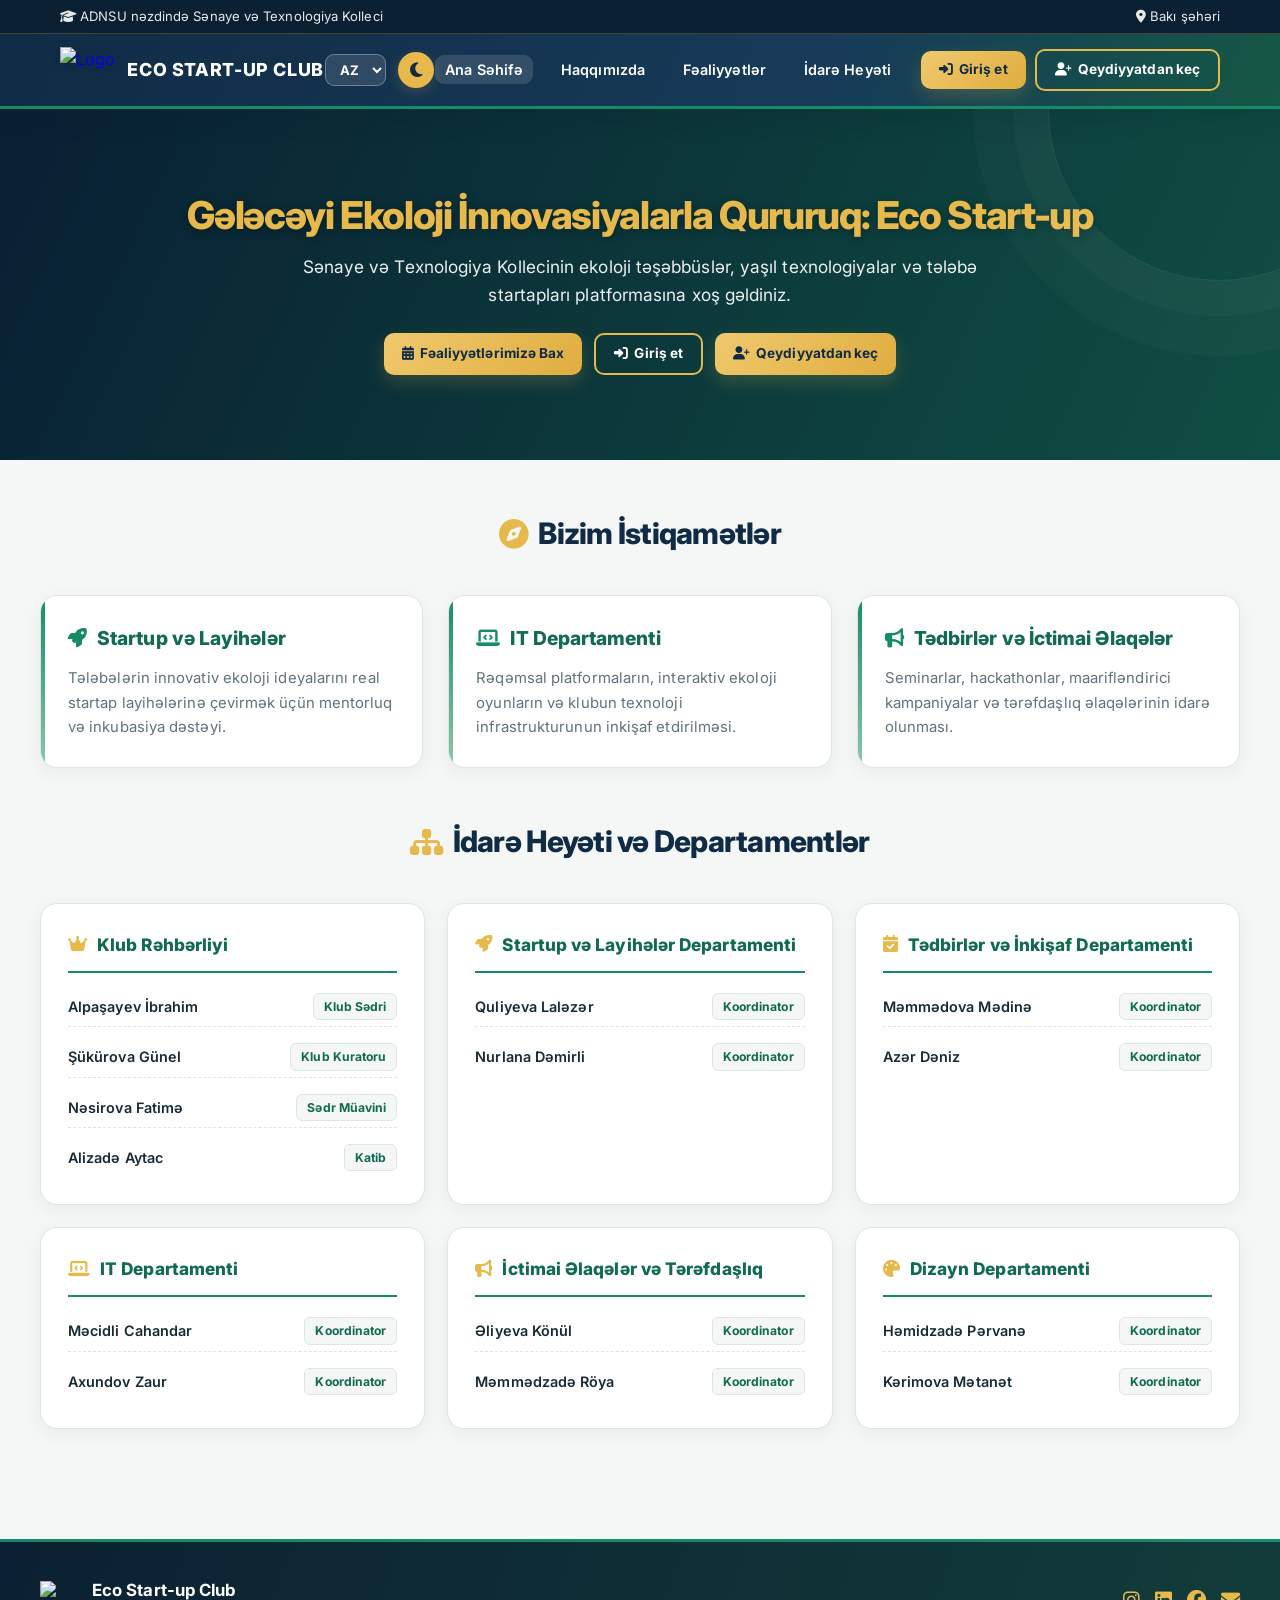
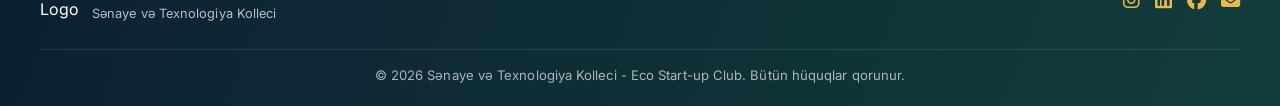
==== commit 7248581b: "Add files via upload" ====
--- a/index.html
+++ b/index.html
@@ -2,6 +2,10 @@
 <html lang="az">
 <head>
     <meta charset="UTF-8">
+    <link rel="preconnect" href="https://fonts.googleapis.com">
+    <link rel="preconnect" href="https://fonts.gstatic.com" crossorigin>
+    <link rel="preconnect" href="https://cdnjs.cloudflare.com" crossorigin>
+    <link rel="preconnect" href="https://www.gstatic.com" crossorigin>
     <meta name="viewport" content="width=device-width, initial-scale=1.0">
     <title>Eco Start-up Club | Sənaye və Texnologiya Kolleci</title>
     <link href="https://fonts.googleapis.com/css2?family=Inter:wght@300;400;500;600;700;800&display=swap" rel="stylesheet">
@@ -108,7 +112,134 @@
             .hero-actions { width: 100%; max-width: 420px; margin: 0 auto; flex-direction: column; align-items: stretch; }
             .hero-actions .btn { width: 100%; justify-content: center; }
         }
+    
+/* ECO START-UP CLUB — unified visual refresh */
+:root {
+  --stk-navy:#102b46; --stk-navy-light:#173b59; --stk-gold:#e7b84b;
+  --eco-green:#168b68; --eco-green-dark:#106b52;
+  --bg-color:#f4f7f5; --card-bg:#ffffff; --text-color:#172b36;
+  --text-light:#60727b; --border-color:#dce7e1;
+  --shadow-sm:0 5px 18px rgba(16,43,70,.055);
+  --shadow-md:0 14px 36px rgba(16,43,70,.10);
+}
+body.dark-theme {
+  --stk-navy:#071725; --stk-navy-light:#0d2638; --bg-color:#0b171d;
+  --card-bg:#12232b; --text-color:#edf5f1; --text-light:#a9bbb5;
+  --border-color:#263d43; --role-bg:#192e35;
+  --shadow-sm:0 5px 18px rgba(0,0,0,.18); --shadow-md:0 14px 36px rgba(0,0,0,.28);
+}
+html { scroll-behavior:smooth; }
+body { letter-spacing:.005em; }
+button, a, input, select, textarea { -webkit-tap-highlight-color:transparent; }
+a:focus-visible, button:focus-visible, input:focus-visible, select:focus-visible, textarea:focus-visible { outline:3px solid rgba(22,139,104,.42); outline-offset:3px; }
+.top-bar { background:#0b2032; border-bottom:1px solid rgba(231,184,75,.25); }
+header { background:linear-gradient(110deg,#102b46 0%,#173b59 65%,#155844 100%); border-bottom:3px solid var(--eco-green); box-shadow:0 8px 24px rgba(9,31,46,.16); }
+.nav-container { min-height:72px; }
+.brand-logo-group { gap:12px; }
+.brand-logo-group img,.logo-img { filter:drop-shadow(0 2px 5px rgba(0,0,0,.16)); }
+.brand-title { letter-spacing:.035em; }
+.nav-links a { border-radius:9px; transition:background .2s ease,color .2s ease,transform .2s ease; }
+.nav-links a:hover,.nav-links a.active { color:#fff!important; background:rgba(255,255,255,.13)!important; }
+.nav-links a:hover { transform:translateY(-1px); }
+.lang-select { border-radius:9px!important; }
+.theme-toggle-btn { background:var(--stk-gold)!important; box-shadow:0 4px 12px rgba(231,184,75,.2); }
+.btn { border-radius:10px; transition:transform .2s ease,box-shadow .2s ease,background .2s ease; }
+.btn-gold { background:linear-gradient(135deg,#f0c96e,#dfad3f)!important; color:#102b46!important; box-shadow:0 7px 18px rgba(231,184,75,.2)!important; }
+.btn-gold:hover { transform:translateY(-2px); box-shadow:0 10px 22px rgba(231,184,75,.27)!important; }
+.btn-outline { border-radius:10px; }
+.page-header,.hero-section { background-color:#102b46; background-image:linear-gradient(115deg,rgba(8,31,49,.94),rgba(15,86,66,.82)); border-bottom:0!important; position:relative; overflow:hidden; }
+.page-header:after,.hero-section:after { content:""; position:absolute; width:340px;height:340px;border:1px solid rgba(255,255,255,.09);border-radius:50%;right:-110px;top:-170px;box-shadow:0 0 0 35px rgba(255,255,255,.025),0 0 0 75px rgba(255,255,255,.02);pointer-events:none; }
+.page-header h1,.hero-section h1 { line-height:1.12; letter-spacing:-.035em; }
+.section-container,.container { max-width:1240px; }
+.section-header { margin-bottom:38px; }
+.section-title { letter-spacing:-.025em; }
+.feature-card,.about-card,.values-section,.catalog-card,.activity-card,.login-card,.dash-card,.user-welcome-card,.modal-card {
+  border-radius:17px!important; border:1px solid var(--border-color)!important; box-shadow:var(--shadow-sm)!important;
+}
+.feature-card,.about-card,.catalog-card,.values-section { padding:27px!important; }
+.feature-card,.about-card { transition:transform .22s ease,box-shadow .22s ease,border-color .22s ease; }
+.feature-card:hover,.about-card:hover { transform:translateY(-3px); box-shadow:var(--shadow-md)!important; border-color:rgba(22,139,104,.35)!important; }
+.feature-card:before,.about-card:before { width:4px!important; background:linear-gradient(180deg,var(--eco-green),#8bc8a9)!important; }
+.feature-card h3,.about-card h3,.catalog-header,.values-title { color:var(--eco-green-dark)!important; }
+body.dark-theme .feature-card h3,body.dark-theme .about-card h3,body.dark-theme .catalog-header,body.dark-theme .values-title { color:#82c9a9!important; }
+.catalog-header { border-bottom-color:var(--eco-green)!important; }
+.catalog-role { color:var(--eco-green-dark)!important; }
+body.dark-theme .catalog-role { color:#a7dfc2!important; }
+footer { background:linear-gradient(110deg,#0b2032,#123d3a)!important; border-top:3px solid var(--eco-green)!important; }
+.footer-container { gap:22px; }
+footer a { transition:opacity .2s ease,transform .2s ease; }
+footer a:hover { opacity:.78; transform:translateY(-2px); }
+/* Dashboard styling */
+.sidebar { border-right:1px solid var(--border-color); box-shadow:12px 0 30px rgba(9,31,46,.08); }
+.sidebar-item { border-radius:10px; transition:background .2s ease,color .2s ease,transform .2s ease; }
+.sidebar-item:hover { color:var(--eco-green)!important; transform:translateX(2px); }
+.sidebar-item.active { background:rgba(22,139,104,.13)!important; color:var(--eco-green-dark)!important; border:1px solid rgba(22,139,104,.2)!important; box-shadow:none!important; }
+body.dark-theme .sidebar-item.active { color:#91d7b8!important; background:rgba(22,139,104,.2)!important; }
+.user-welcome-card { padding:20px 23px!important; }
+.dash-card { padding:20px!important; }
+.dash-card-header { border-bottom:1px solid var(--border-color)!important; color:var(--eco-green-dark)!important; padding-bottom:13px!important; }
+body.dark-theme .dash-card-header { color:#91d7b8!important; }
+.post-form textarea,.post-form input,.post-form select,.chat-input-area input,.input-box input { border-radius:10px!important; }
+.post-form textarea:focus,.post-form input:focus,.post-form select:focus,.chat-input-area input:focus { border-color:var(--eco-green)!important; box-shadow:0 0 0 3px rgba(22,139,104,.12); }
+.announcement-box { border-left-color:var(--eco-green)!important; border-radius:10px!important; }
+.modal-overlay { backdrop-filter:blur(7px); }
+.modal-card { box-shadow:0 24px 70px rgba(0,0,0,.24)!important; }
+/* Login */
+.login-page-wrapper { background:radial-gradient(circle at 15% 20%,rgba(22,139,104,.09),transparent 30%),radial-gradient(circle at 85% 85%,rgba(231,184,75,.10),transparent 28%); }
+.login-card { max-width:460px!important; padding:40px 36px!important; }
+.login-icon { background:rgba(22,139,104,.12)!important; color:var(--eco-green)!important; border-radius:17px!important; }
+.input-box input { min-height:46px; }
+/* Activities */
+.activity-card { transition:transform .22s ease,box-shadow .22s ease,border-color .22s ease!important; }
+.activity-card:hover { transform:translateY(-5px)!important; box-shadow:var(--shadow-md)!important; border-color:rgba(22,139,104,.35)!important; }
+.activity-dept { color:var(--eco-green)!important; }
+.filter-btn { border-radius:10px!important; }
+.filter-btn.active { background:var(--eco-green)!important; border-color:var(--eco-green)!important; color:#fff!important; }
+.modal-content { border:1px solid var(--border-color); border-radius:20px!important; box-shadow:0 24px 70px rgba(0,0,0,.28)!important; }
+.gallery-img-wrapper { border-radius:12px!important; }
+@media (max-width:992px) {
+ .nav-menu { background:var(--stk-navy-light)!important; border-bottom:3px solid var(--eco-green)!important; }
+ .nav-links a { padding:11px 13px!important; }
+ .section-container,.container { padding-left:18px!important;padding-right:18px!important; }
+}
+@media (max-width:600px) {
+ .top-bar { font-size:.72rem!important; }
+ .nav-container { min-height:64px;padding:10px 15px!important; }
+ .brand-title { font-size:.92rem!important; }
+ .page-header { padding:58px 18px!important; }
+ .page-header h1 { font-size:clamp(1.7rem,7vw,2.25rem)!important; }
+ .hero-section { padding:42px 17px 34px!important; }
+ .hero-section h1 { font-size:clamp(1.55rem,7vw,2rem)!important; }
+ .section-container,.container { margin-top:30px!important; }
+ .feature-card,.about-card,.catalog-card,.values-section { padding:21px!important; }
+ .login-card { padding:30px 22px!important; }
+ .footer-container { flex-direction:column;align-items:flex-start!important; }
+ .user-welcome-card { align-items:flex-start!important;gap:12px;flex-direction:column; }
+}
+@media (prefers-reduced-motion:reduce) {
+ *,*::before,*::after { scroll-behavior:auto!important; transition:none!important; animation:none!important; }
+}
+
     </style>
+
+    <style id="eco-audit-responsive-performance">
+      html { -webkit-text-size-adjust: 100%; text-size-adjust: 100%; scroll-behavior: smooth; }
+      img { max-width: 100%; }
+      button, a, input, select, textarea { -webkit-tap-highlight-color: transparent; }
+      button, input, select, textarea { touch-action: manipulation; }
+      :focus-visible { outline: 3px solid #16a36a; outline-offset: 3px; }
+      @media (max-width: 768px) {
+        body { overflow-x: hidden; }
+        input, select, textarea { font-size: 16px !important; }
+        .container, .section-container, .main-content-area { width: 100%; max-width: 100%; }
+        .modal-overlay { align-items: flex-start; overflow-y: auto; padding: max(10px, env(safe-area-inset-top)) 10px max(10px, env(safe-area-inset-bottom)); }
+        .modal-card { max-height: calc(100dvh - 20px); overflow-y: auto; }
+        .gallery-grid { grid-template-columns: repeat(auto-fit, minmax(min(120px, 42vw), 1fr)); }
+        .chat-box-container { min-height: 340px; height: min(62dvh, 520px); }
+      }
+      @media (prefers-reduced-motion: reduce) { html { scroll-behavior: auto; } }
+    </style>
+
 </head>
 <body>
 
